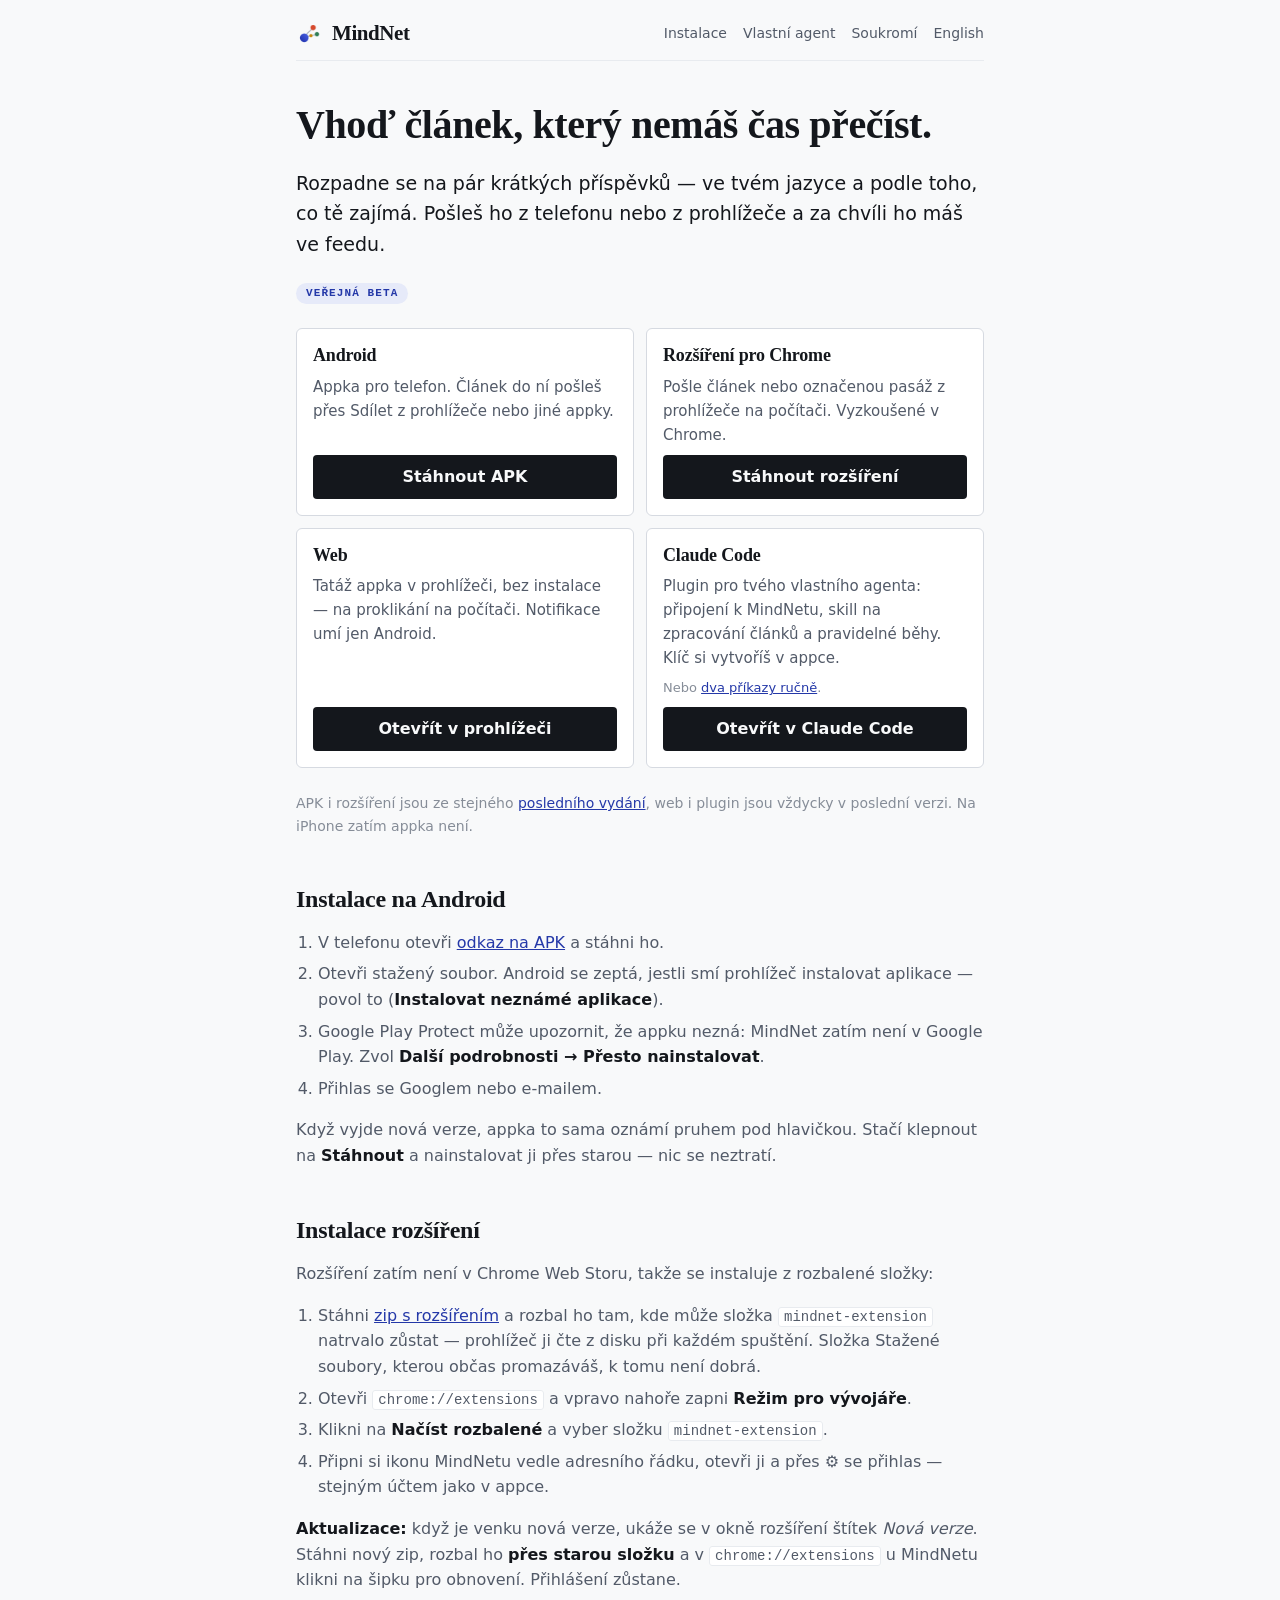
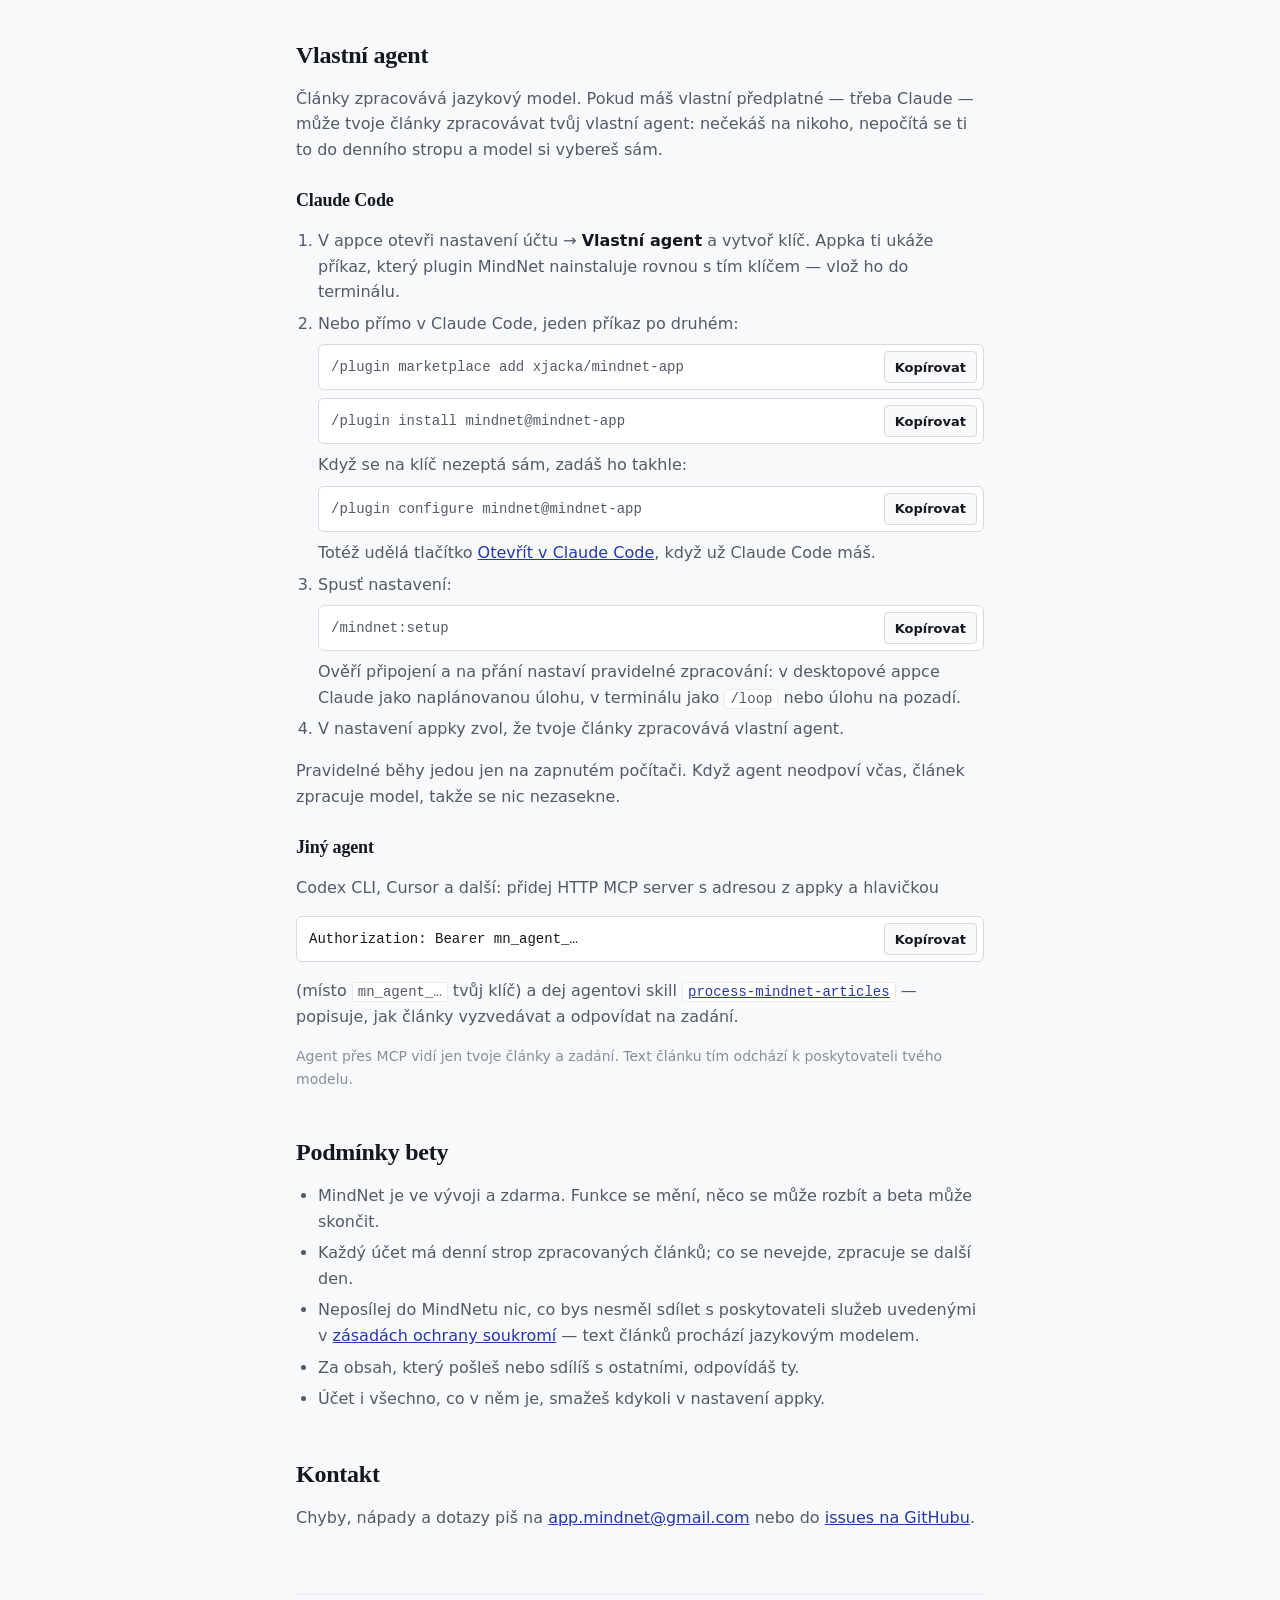
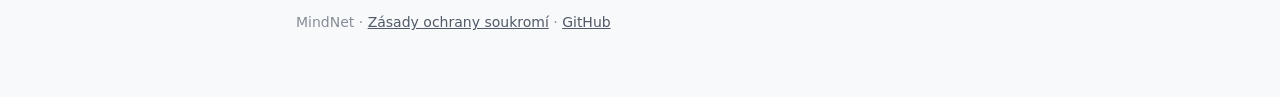
==== docs/index.html @ 60695a78 "Copy buttons for the agent setup commands Every command in the own-agent section (CZ and EN) sits in" ====
<!doctype html>
<html lang="cs">
<head>
<meta charset="utf-8">
<meta name="viewport" content="width=device-width, initial-scale=1">
<title>MindNet — veřejná beta</title>
<meta name="description" content="Vhoď článek, který nemáš čas přečíst. Rozpadne se na pár krátkých příspěvků — ve tvém jazyce a podle toho, co tě zajímá.">
<link rel="icon" href="icon.png">
<link rel="stylesheet" href="style.css">
<link rel="alternate" hreflang="en" href="en/">
</head>
<body>
<div class="wrap">
  <header class="top">
    <a href="./"><img src="icon.png" alt=""><span class="wordmark">MindNet</span></a>
    <nav>
      <a href="#instalace">Instalace</a>
      <a href="#agent">Vlastní agent</a>
      <a href="privacy.html">Soukromí</a>
      <a href="en/" hreflang="en" lang="en">English</a>
    </nav>
  </header>

  <main>
    <h1>Vhoď článek, který nemáš čas přečíst.</h1>
    <p class="lead">Rozpadne se na pár krátkých příspěvků — ve tvém jazyce a podle toho, co tě zajímá.
      Pošleš ho z telefonu nebo z prohlížeče a za chvíli ho máš ve feedu.</p>
    <p><span class="badge">Veřejná beta</span></p>

    <div class="cards" id="instalace">
      <div class="card">
        <h3>Android</h3>
        <p>Appka pro telefon. Článek do ní pošleš přes Sdílet z prohlížeče nebo jiné appky.</p>
        <p class="version" data-version="mindnet.apk" hidden></p>
        <a class="button" href="https://github.com/xjacka/mindnet-app/releases/latest/download/mindnet.apk">Stáhnout APK</a>
      </div>
      <div class="card">
        <h3>Rozšíření pro Chrome</h3>
        <p>Pošle článek nebo označenou pasáž z prohlížeče na počítači. Vyzkoušené v Chrome.</p>
        <p class="version" data-version="mindnet-extension.zip" hidden></p>
        <a class="button" href="https://github.com/xjacka/mindnet-app/releases/latest/download/mindnet-extension.zip">Stáhnout rozšíření</a>
      </div>
      <div class="card">
        <h3>Web</h3>
        <p>Tatáž appka v prohlížeči, bez instalace — na proklikání na počítači. Notifikace umí jen Android.</p>
        <a class="button" href="app/">Otevřít v prohlížeči</a>
      </div>
      <div class="card">
        <h3>Claude Code</h3>
        <p>Plugin pro tvého vlastního agenta: připojení k MindNetu, skill na zpracování článků
          a pravidelné běhy. Klíč si vytvoříš v appce.</p>
        <p class="muted">Nebo <a href="#agent">dva příkazy ručně</a>.</p>
        <a class="button" href="claude-cli://open?q=Nainstaluj%20mi%20plugin%20MindNet%3A%20v%20shellu%20spus%C5%A5%20claude%20plugin%20marketplace%20add%20xjacka%2Fmindnet-app%20a%20potom%20claude%20plugin%20install%20mindnet%40mindnet-app.%20O%20kl%C3%AD%C4%8D%20si%20ne%C5%99%C3%ADkej.%20Nakonec%20mi%20p%C5%99ipome%C5%88%2C%20a%C5%A5%20kl%C3%AD%C4%8D%20z%20appky%20zad%C3%A1m%20s%C3%A1m%20p%C5%99%C3%ADkazem%20%2Fplugin%20configure%20mindnet%40mindnet-app%20a%20pak%20spust%C3%ADm%20%2Freload-plugins%20a%20%2Fmindnet%3Asetup.">Otevřít v Claude Code</a>
      </div>
    </div>
    <p class="muted">APK i rozšíření jsou ze stejného <a href="https://github.com/xjacka/mindnet-app/releases/latest">posledního vydání</a>,
      web i plugin jsou vždycky v poslední verzi. Na iPhone zatím appka není.</p>

    <h2>Instalace na Android</h2>
    <ol>
      <li>V telefonu otevři <a href="https://github.com/xjacka/mindnet-app/releases/latest/download/mindnet.apk">odkaz na APK</a> a stáhni ho.</li>
      <li>Otevři stažený soubor. Android se zeptá, jestli smí prohlížeč instalovat aplikace — povol to
        (<strong>Instalovat neznámé aplikace</strong>).</li>
      <li>Google Play Protect může upozornit, že appku nezná: MindNet zatím není v Google Play.
        Zvol <strong>Další podrobnosti → Přesto nainstalovat</strong>.</li>
      <li>Přihlas se Googlem nebo e-mailem.</li>
    </ol>
    <p>Když vyjde nová verze, appka to sama oznámí pruhem pod hlavičkou. Stačí klepnout na
      <strong>Stáhnout</strong> a nainstalovat ji přes starou — nic se neztratí.</p>

    <h2>Instalace rozšíření</h2>
    <p>Rozšíření zatím není v Chrome Web Storu, takže se instaluje z rozbalené složky:</p>
    <ol>
      <li>Stáhni <a href="https://github.com/xjacka/mindnet-app/releases/latest/download/mindnet-extension.zip">zip s rozšířením</a>
        a rozbal ho tam, kde může složka <code>mindnet-extension</code> natrvalo zůstat — prohlížeč ji čte z disku
        při každém spuštění. Složka Stažené soubory, kterou občas promazáváš, k tomu není dobrá.</li>
      <li>Otevři <code>chrome://extensions</code> a vpravo nahoře zapni <strong>Režim pro vývojáře</strong>.</li>
      <li>Klikni na <strong>Načíst rozbalené</strong> a vyber složku <code>mindnet-extension</code>.</li>
      <li>Připni si ikonu MindNetu vedle adresního řádku, otevři ji a přes ⚙ se přihlas — stejným účtem jako v appce.</li>
    </ol>
    <p><strong>Aktualizace:</strong> když je venku nová verze, ukáže se v okně rozšíření štítek
      <em>Nová verze</em>. Stáhni nový zip, rozbal ho <strong>přes starou složku</strong> a v
      <code>chrome://extensions</code> u MindNetu klikni na šipku pro obnovení. Přihlášení zůstane.</p>

    <h2 id="agent">Vlastní agent</h2>
    <p>Články zpracovává jazykový model. Pokud máš vlastní předplatné — třeba Claude — může tvoje články
      zpracovávat tvůj vlastní agent: nečekáš na nikoho, nepočítá se ti to do denního stropu a model si
      vybereš sám.</p>

    <h3>Claude Code</h3>
    <ol>
      <li>V appce otevři nastavení účtu → <strong>Vlastní agent</strong> a vytvoř klíč. Appka ti ukáže
        příkaz, který plugin MindNet nainstaluje rovnou s tím klíčem — vlož ho do terminálu.</li>
      <li>Nebo přímo v Claude Code, jeden příkaz po druhém:
        <div class="cmd"><code>/plugin marketplace add xjacka/mindnet-app</code><button type="button" class="copy">Kopírovat</button></div>
        <div class="cmd"><code>/plugin install mindnet@mindnet-app</code><button type="button" class="copy">Kopírovat</button></div>
        Když se na klíč nezeptá sám, zadáš ho takhle:
        <div class="cmd"><code>/plugin configure mindnet@mindnet-app</code><button type="button" class="copy">Kopírovat</button></div>
        Totéž udělá tlačítko <a href="claude-cli://open?q=Nainstaluj%20mi%20plugin%20MindNet%3A%20v%20shellu%20spus%C5%A5%20claude%20plugin%20marketplace%20add%20xjacka%2Fmindnet-app%20a%20potom%20claude%20plugin%20install%20mindnet%40mindnet-app.%20O%20kl%C3%AD%C4%8D%20si%20ne%C5%99%C3%ADkej.%20Nakonec%20mi%20p%C5%99ipome%C5%88%2C%20a%C5%A5%20kl%C3%AD%C4%8D%20z%20appky%20zad%C3%A1m%20s%C3%A1m%20p%C5%99%C3%ADkazem%20%2Fplugin%20configure%20mindnet%40mindnet-app%20a%20pak%20spust%C3%ADm%20%2Freload-plugins%20a%20%2Fmindnet%3Asetup.">Otevřít v Claude Code</a>, když už Claude Code máš.</li>
      <li>Spusť nastavení:
        <div class="cmd"><code>/mindnet:setup</code><button type="button" class="copy">Kopírovat</button></div>
        Ověří připojení a na přání nastaví pravidelné zpracování:
        v desktopové appce Claude jako naplánovanou úlohu, v terminálu jako <code>/loop</code> nebo úlohu
        na pozadí.</li>
      <li>V nastavení appky zvol, že tvoje články zpracovává vlastní agent.</li>
    </ol>
    <p>Pravidelné běhy jedou jen na zapnutém počítači. Když agent neodpoví včas, článek zpracuje model,
      takže se nic nezasekne.</p>

    <h3>Jiný agent</h3>
    <p>Codex CLI, Cursor a další: přidej HTTP MCP server s adresou z appky a hlavičkou</p>
    <div class="cmd"><code>Authorization: Bearer mn_agent_…</code><button type="button" class="copy">Kopírovat</button></div>
    <p>(místo <code>mn_agent_…</code> tvůj klíč) a dej agentovi skill
      <a href="https://github.com/xjacka/mindnet-app/tree/main/plugins/mindnet/skills/process-mindnet-articles"><code>process-mindnet-articles</code></a> — popisuje, jak články vyzvedávat
      a odpovídat na zadání.</p>
    <p class="muted">Agent přes MCP vidí jen tvoje články a zadání. Text článku tím odchází k poskytovateli
      tvého modelu.</p>

    <h2 id="podminky">Podmínky bety</h2>
    <ul>
      <li>MindNet je ve vývoji a zdarma. Funkce se mění, něco se může rozbít a beta může skončit.</li>
      <li>Každý účet má denní strop zpracovaných článků; co se nevejde, zpracuje se další den.</li>
      <li>Neposílej do MindNetu nic, co bys nesměl sdílet s poskytovateli služeb uvedenými v
        <a href="privacy.html">zásadách ochrany soukromí</a> — text článků prochází jazykovým modelem.</li>
      <li>Za obsah, který pošleš nebo sdílíš s ostatními, odpovídáš ty.</li>
      <li>Účet i všechno, co v něm je, smažeš kdykoli v nastavení appky.</li>
    </ul>

    <h2>Kontakt</h2>
    <p>Chyby, nápady a dotazy piš na <a href="mailto:app.mindnet@gmail.com">app.mindnet@gmail.com</a>
      nebo do <a href="https://github.com/xjacka/mindnet-app/issues">issues na GitHubu</a>.</p>
  </main>

  <footer>
    MindNet · <a href="privacy.html">Zásady ochrany soukromí</a> · <a href="https://github.com/xjacka/mindnet-app">GitHub</a>
  </footer>
</div>
<script src="version.js" defer></script>
<script src="copy.js" defer></script>
</body>
</html>
---- docs/style.css ----
/* Barvy podle MindNetu (docs/DESIGN.md v hlavním repu): indigová je systém,
   rumělková člověk, papír a inkoust na všechno ostatní. */
:root {
  --paper: #f8f9fa; --surface: #fff; --ink: #14171c; --ink2: #525a68; --muted: #868d98;
  --line: #d6dae1; --line-soft: #e8ebef; --indigo: #2438a8; --indigo-soft: #e6eaf9;
  --vermilion: #c9432a; --moss: #2f6b4f;
  color-scheme: light;
}
@media (prefers-color-scheme: dark) {
  :root:not([data-theme="light"]) {
    --paper: #0d1014; --surface: #181c22; --ink: #e9ebef; --ink2: #b9c0ca; --muted: #8a929e;
    --line: #2d343e; --line-soft: #232931; --indigo: #8098f2; --indigo-soft: #1c2440;
    --vermilion: #ef8a6d; --moss: #6cc292;
    color-scheme: dark;
  }
}
:root[data-theme="dark"] {
  --paper: #0d1014; --surface: #181c22; --ink: #e9ebef; --ink2: #b9c0ca; --muted: #8a929e;
  --line: #2d343e; --line-soft: #232931; --indigo: #8098f2; --indigo-soft: #1c2440;
  --vermilion: #ef8a6d; --moss: #6cc292;
  color-scheme: dark;
}

* { box-sizing: border-box; }
html { -webkit-text-size-adjust: 100%; }
body {
  margin: 0; background: var(--paper); color: var(--ink);
  font: 16px/1.6 system-ui, -apple-system, "Segoe UI", sans-serif;
}
.wrap { max-width: 720px; margin: 0 auto; padding: 0 16px 64px; }

header.top {
  display: flex; align-items: center; gap: 10px; padding: 20px 0 14px;
  border-bottom: 1px solid var(--line-soft);
}
header.top a { display: flex; align-items: center; gap: 10px; color: inherit; text-decoration: none; }
header.top img { width: 26px; height: 26px; }
.wordmark { font: 700 21px/1 Georgia, "Times New Roman", serif; letter-spacing: -.02em; }
header.top nav { margin-left: auto; display: flex; gap: 16px; font-size: 14px; }
header.top nav a { color: var(--ink2); white-space: nowrap; }

h1, h2, h3 { font-family: Georgia, "Times New Roman", serif; line-height: 1.2; letter-spacing: -.01em; }
h1 { font-size: clamp(28px, 6vw, 40px); margin: 40px 0 12px; }
h2 { font-size: 24px; margin: 48px 0 10px; }
h3 { font-size: 18px; margin: 28px 0 8px; }
p, li { color: var(--ink2); }
strong { color: var(--ink); }
a { color: var(--indigo); }
.lead { font-size: 19px; color: var(--ink); max-width: 36em; }

.badge {
  display: inline-block; font: 600 11px/1 ui-monospace, Menlo, monospace; letter-spacing: .1em;
  text-transform: uppercase; color: var(--indigo); background: var(--indigo-soft);
  border-radius: 999px; padding: 5px 10px;
}

.cards { display: grid; grid-template-columns: repeat(auto-fit, minmax(300px, 1fr)); gap: 12px; margin: 24px 0; }
.card {
  background: var(--surface); border: 1px solid var(--line); border-radius: 6px; padding: 16px;
  display: flex; flex-direction: column; gap: 8px;
}
.card h3 { margin: 0; }
.card p { margin: 0; font-size: 15px; }
.card p.muted { font-size: 13px; }
.button {
  display: inline-flex; align-items: center; justify-content: center; min-height: 44px; margin-top: auto;
  padding: 0 16px; border-radius: 4px; background: var(--ink); color: var(--paper);
  font-weight: 600; text-decoration: none;
}
.button.ghost { background: transparent; color: var(--ink); border: 1px solid var(--line); }
.muted { color: var(--muted); font-size: 14px; }
.card .version { color: var(--muted); font: 13px/1.4 ui-monospace, Menlo, monospace; }

ol, ul { padding-left: 22px; }
li { margin: 6px 0; }
code {
  font: 14px ui-monospace, Menlo, monospace; background: var(--surface); border: 1px solid var(--line-soft);
  border-radius: 3px; padding: 1px 5px; word-break: break-word;
}
.cmd {
  display: flex; align-items: center; gap: 8px; margin: 8px 0;
  background: var(--surface); border: 1px solid var(--line); border-radius: 6px; padding: 6px 6px 6px 12px;
}
.cmd code {
  flex: 1; min-width: 0; background: none; border: 0; padding: 0;
  white-space: nowrap; overflow-x: auto; word-break: normal;
}
.cmd .copy {
  flex: none; min-height: 32px; padding: 4px 10px; cursor: pointer;
  font: 600 13px system-ui, -apple-system, "Segoe UI", sans-serif; color: var(--ink);
  background: var(--paper); border: 1px solid var(--line); border-radius: 4px;
}
.cmd .copy:hover { border-color: var(--ink2); }
.note {
  border-left: 3px solid var(--indigo); background: var(--surface); padding: 10px 14px; border-radius: 0 4px 4px 0;
}
.note p { margin: 4px 0; }
table { width: 100%; border-collapse: collapse; font-size: 15px; }
th, td { text-align: left; vertical-align: top; padding: 8px 10px 8px 0; border-bottom: 1px solid var(--line-soft); }
th { color: var(--ink); font-weight: 600; }
td { color: var(--ink2); }
.table-scroll { overflow-x: auto; }

footer { margin-top: 64px; padding-top: 16px; border-top: 1px solid var(--line-soft); font-size: 14px; color: var(--muted); }
footer a { color: var(--ink2); }

@media (max-width: 520px) {
  header.top { flex-wrap: wrap; row-gap: 10px; }
  header.top nav { width: 100%; margin-left: 0; gap: 16px; font-size: 14px; }
  .lead { font-size: 17px; }
}
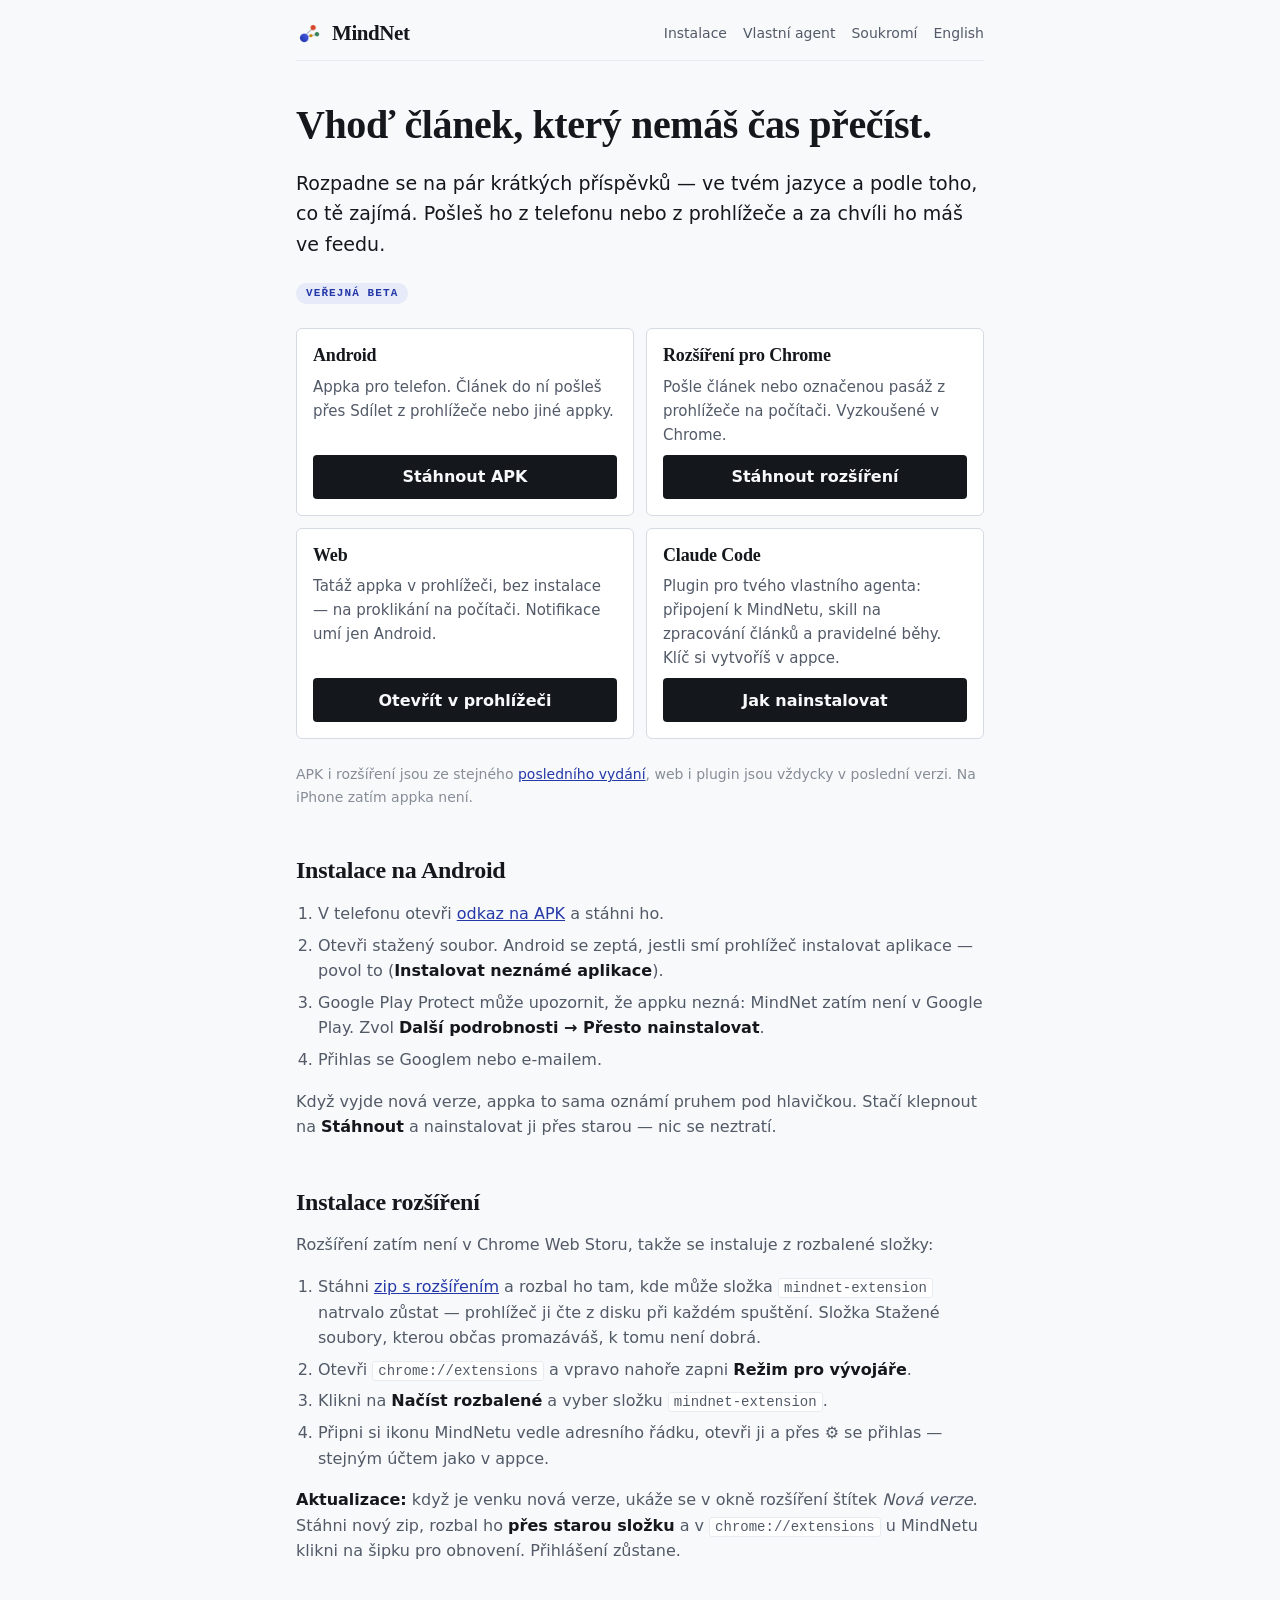
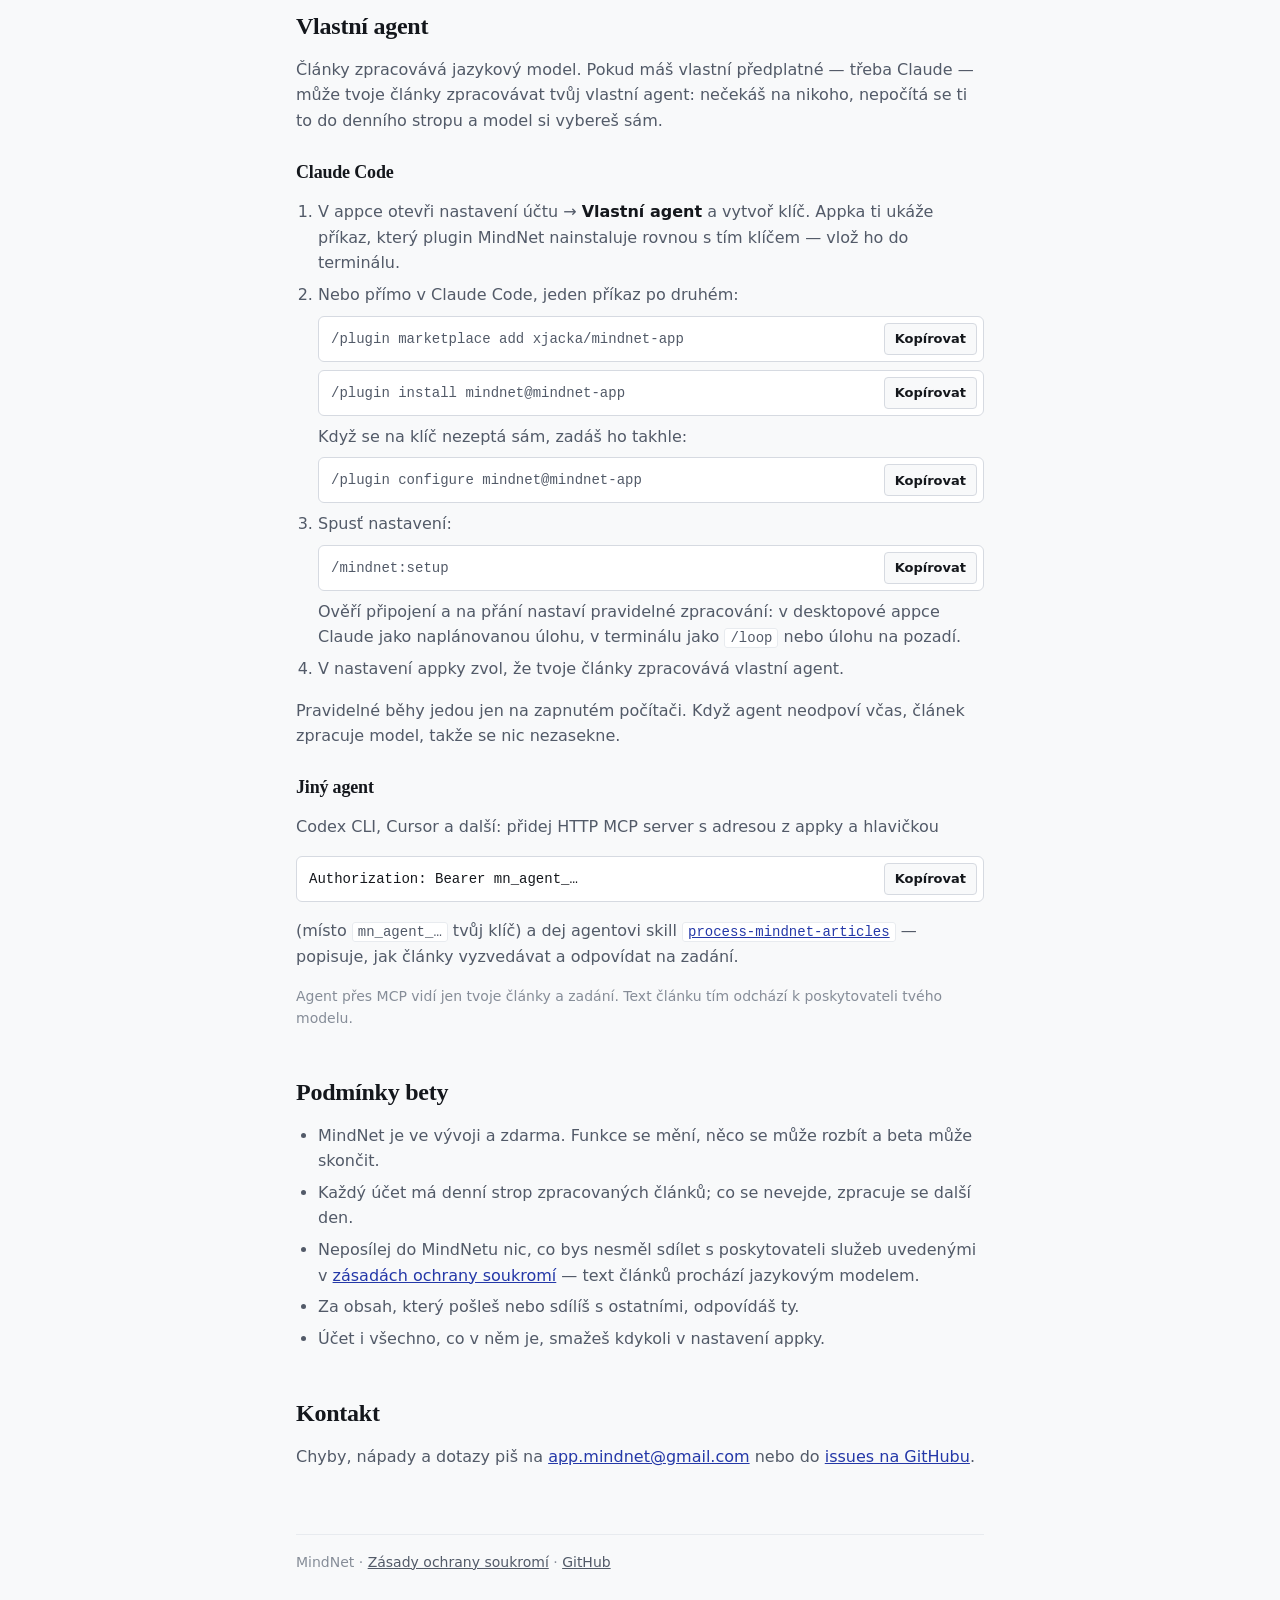
==== commit b11bc198: "Drop the Open in Claude Code button The claude-cli:// link opens a terminal, which macOS blocks; the" ====
--- a/docs/index.html
+++ b/docs/index.html
@@ -49,8 +49,7 @@
         <h3>Claude Code</h3>
         <p>Plugin pro tvého vlastního agenta: připojení k MindNetu, skill na zpracování článků
           a pravidelné běhy. Klíč si vytvoříš v appce.</p>
-        <p class="muted">Nebo <a href="#agent">dva příkazy ručně</a>.</p>
-        <a class="button" href="claude-cli://open?q=Nainstaluj%20mi%20plugin%20MindNet%3A%20v%20shellu%20spus%C5%A5%20claude%20plugin%20marketplace%20add%20xjacka%2Fmindnet-app%20a%20potom%20claude%20plugin%20install%20mindnet%40mindnet-app.%20O%20kl%C3%AD%C4%8D%20si%20ne%C5%99%C3%ADkej.%20Nakonec%20mi%20p%C5%99ipome%C5%88%2C%20a%C5%A5%20kl%C3%AD%C4%8D%20z%20appky%20zad%C3%A1m%20s%C3%A1m%20p%C5%99%C3%ADkazem%20%2Fplugin%20configure%20mindnet%40mindnet-app%20a%20pak%20spust%C3%ADm%20%2Freload-plugins%20a%20%2Fmindnet%3Asetup.">Otevřít v Claude Code</a>
+        <a class="button" href="#agent">Jak nainstalovat</a>
       </div>
     </div>
     <p class="muted">APK i rozšíření jsou ze stejného <a href="https://github.com/xjacka/mindnet-app/releases/latest">posledního vydání</a>,
@@ -95,8 +94,7 @@
         <div class="cmd"><code>/plugin marketplace add xjacka/mindnet-app</code><button type="button" class="copy">Kopírovat</button></div>
         <div class="cmd"><code>/plugin install mindnet@mindnet-app</code><button type="button" class="copy">Kopírovat</button></div>
         Když se na klíč nezeptá sám, zadáš ho takhle:
-        <div class="cmd"><code>/plugin configure mindnet@mindnet-app</code><button type="button" class="copy">Kopírovat</button></div>
-        Totéž udělá tlačítko <a href="claude-cli://open?q=Nainstaluj%20mi%20plugin%20MindNet%3A%20v%20shellu%20spus%C5%A5%20claude%20plugin%20marketplace%20add%20xjacka%2Fmindnet-app%20a%20potom%20claude%20plugin%20install%20mindnet%40mindnet-app.%20O%20kl%C3%AD%C4%8D%20si%20ne%C5%99%C3%ADkej.%20Nakonec%20mi%20p%C5%99ipome%C5%88%2C%20a%C5%A5%20kl%C3%AD%C4%8D%20z%20appky%20zad%C3%A1m%20s%C3%A1m%20p%C5%99%C3%ADkazem%20%2Fplugin%20configure%20mindnet%40mindnet-app%20a%20pak%20spust%C3%ADm%20%2Freload-plugins%20a%20%2Fmindnet%3Asetup.">Otevřít v Claude Code</a>, když už Claude Code máš.</li>
+        <div class="cmd"><code>/plugin configure mindnet@mindnet-app</code><button type="button" class="copy">Kopírovat</button></div></li>
       <li>Spusť nastavení:
         <div class="cmd"><code>/mindnet:setup</code><button type="button" class="copy">Kopírovat</button></div>
         Ověří připojení a na přání nastaví pravidelné zpracování:
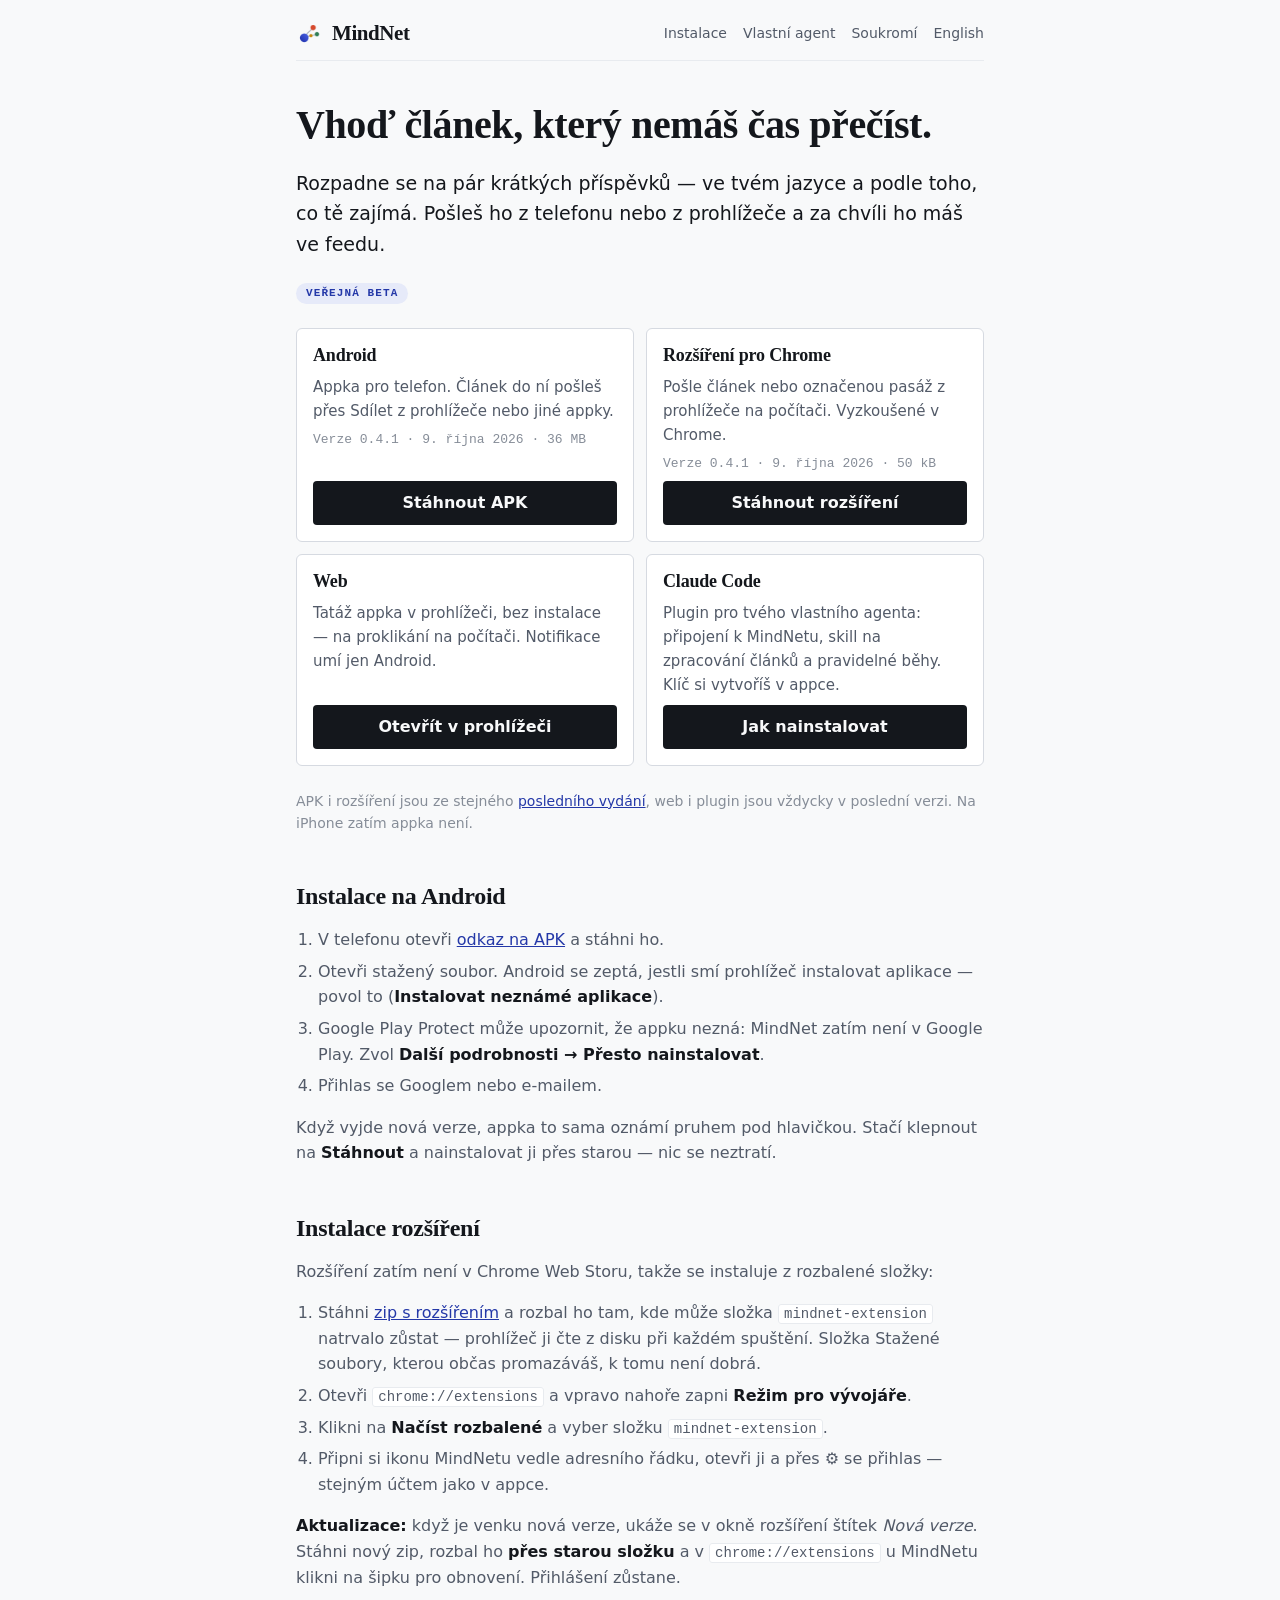
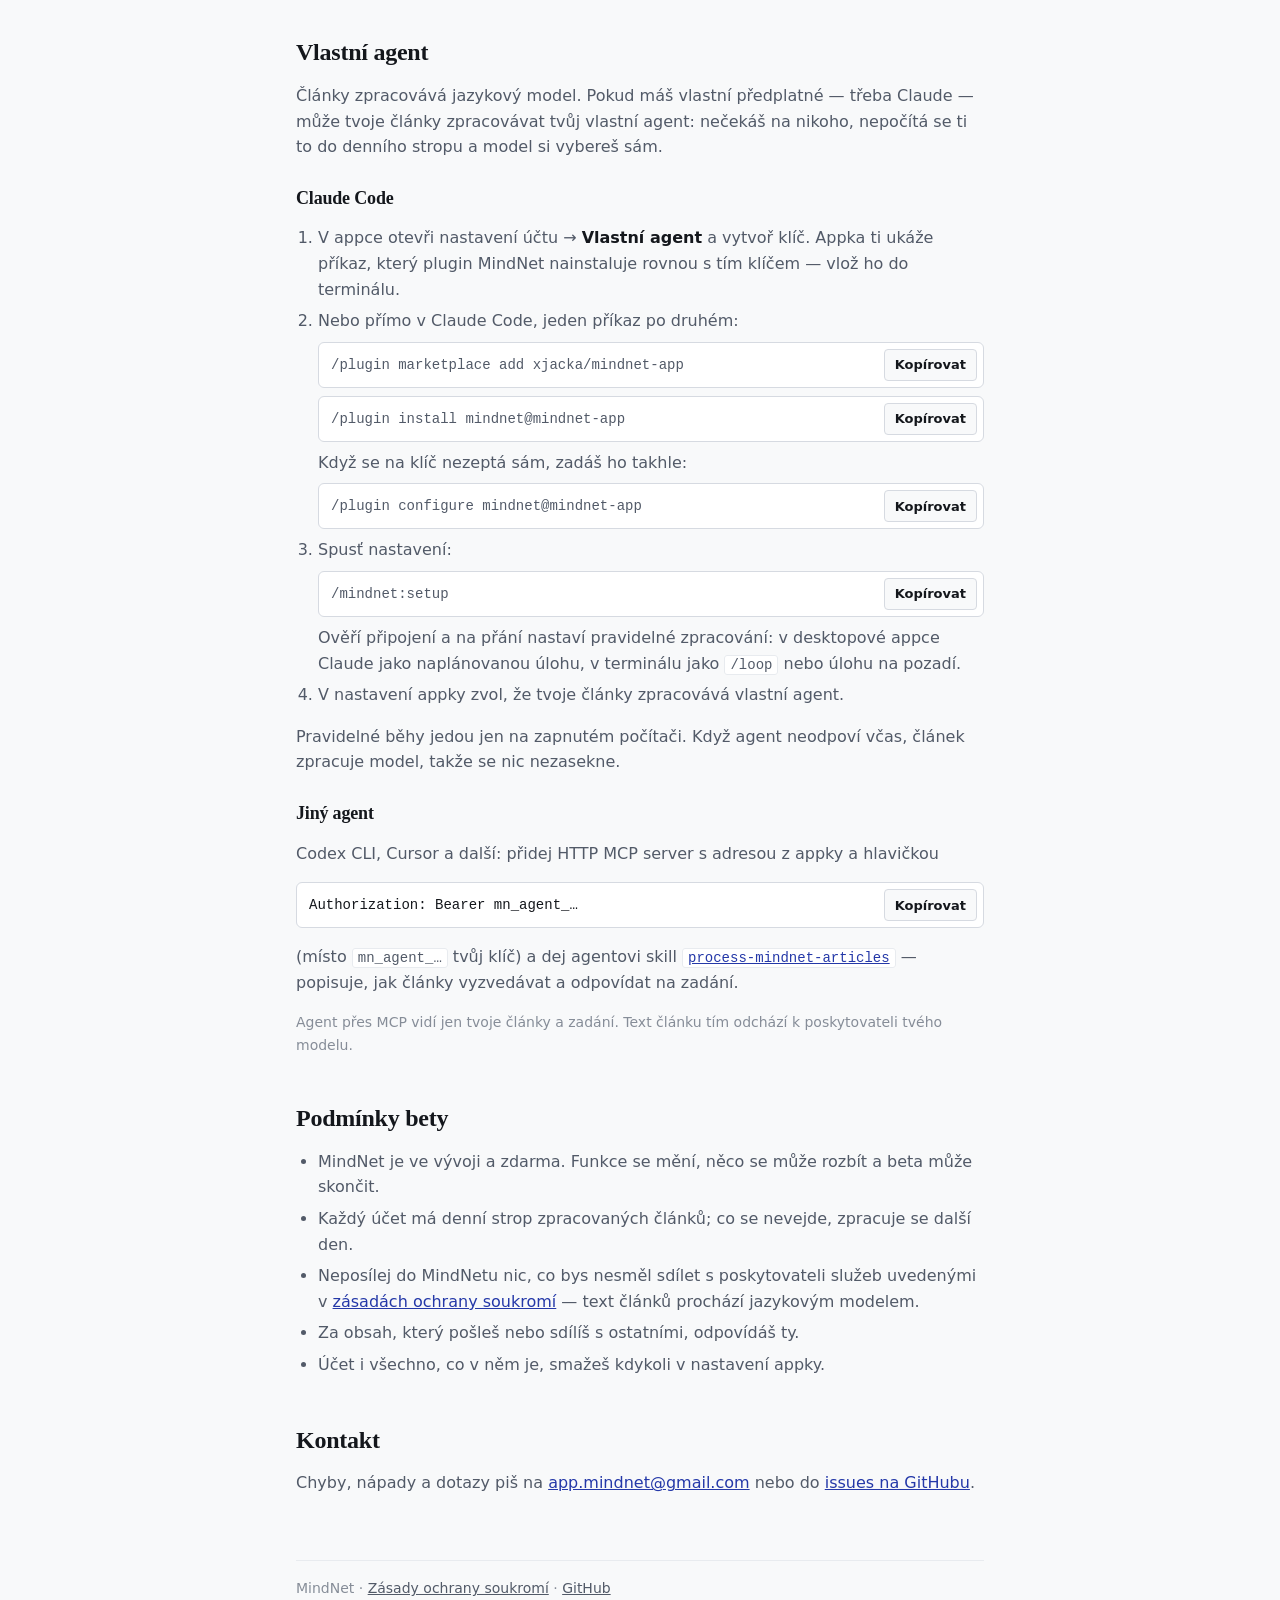
==== commit b8551ec7: "Cache-bust version.js Co-Authored-By: Claude Opus 5.5 <noreply@anthropic.com>" ====
--- a/docs/index.html
+++ b/docs/index.html
@@ -133,7 +133,7 @@
     MindNet · <a href="privacy.html">Zásady ochrany soukromí</a> · <a href="https://github.com/xjacka/mindnet-app">GitHub</a>
   </footer>
 </div>
-<script src="version.js" defer></script>
+<script src="version.js?v=2" defer></script>
 <script src="copy.js" defer></script>
 </body>
 </html>
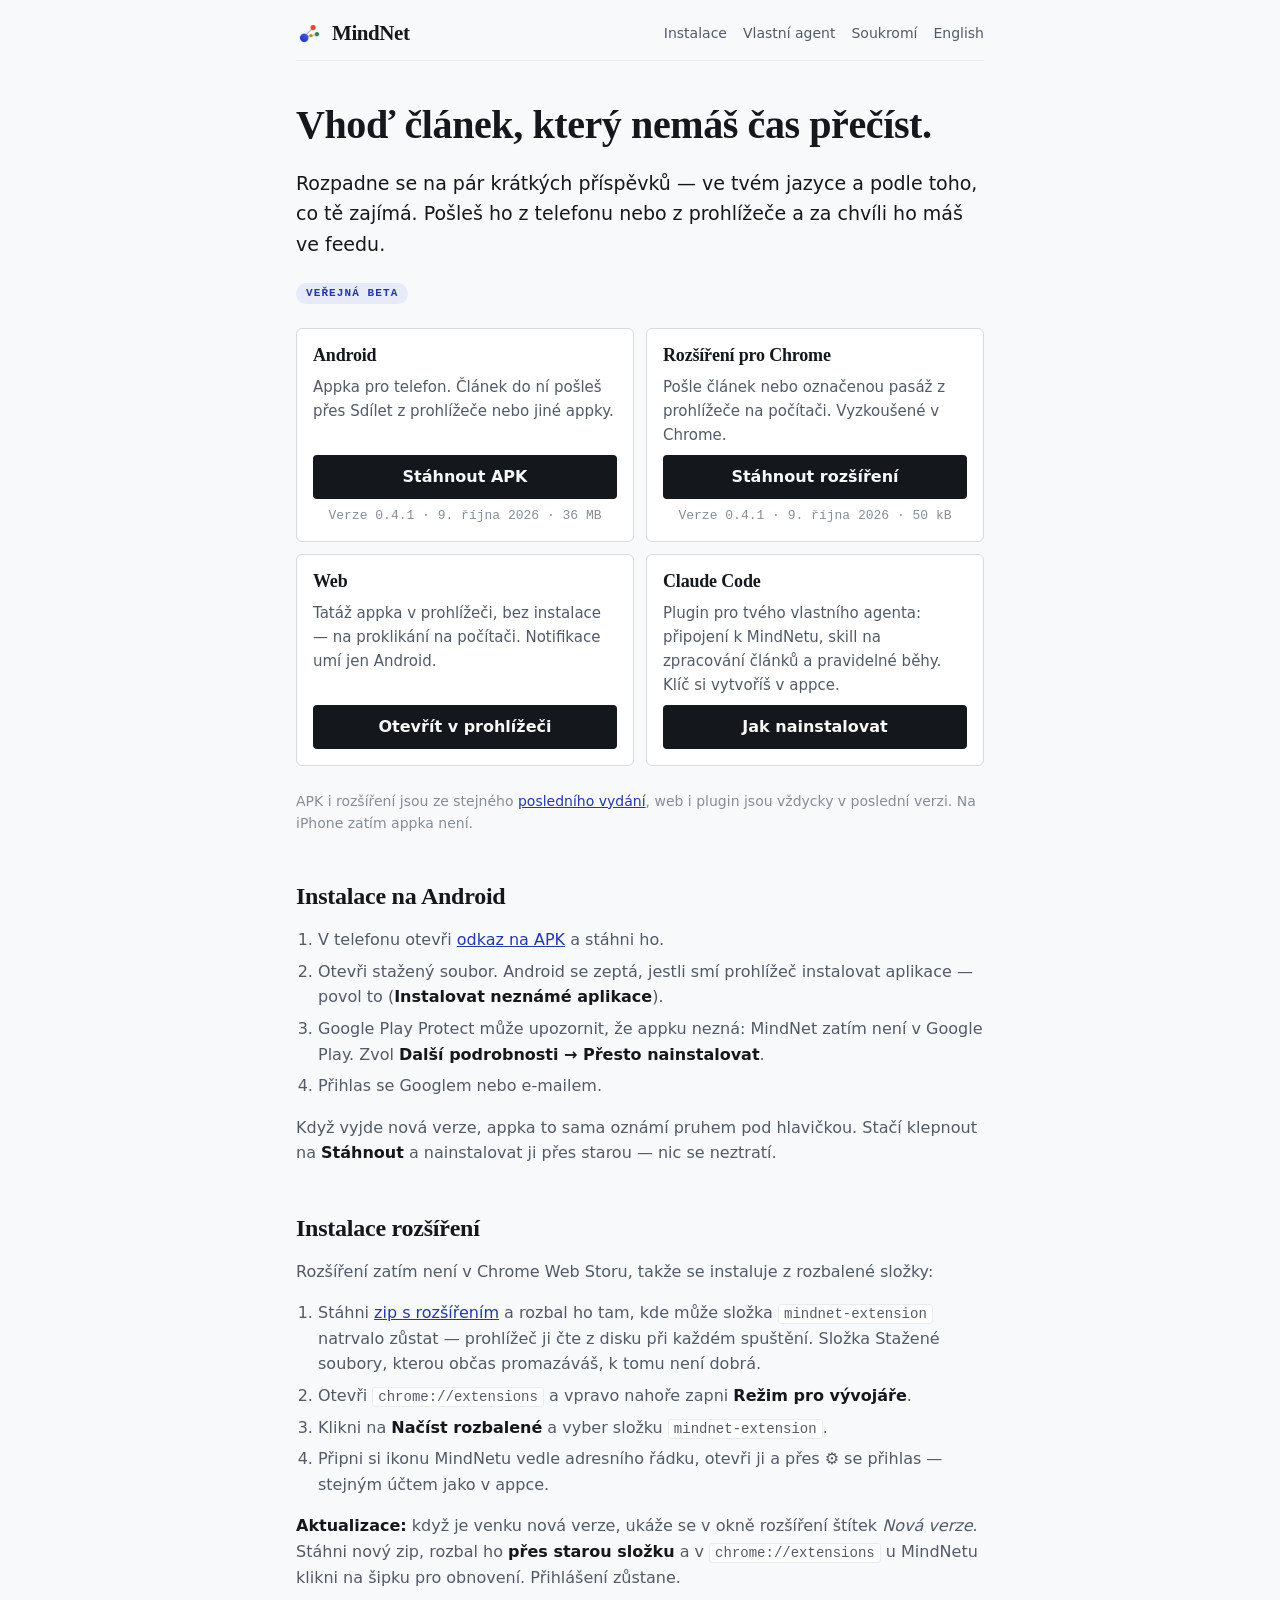
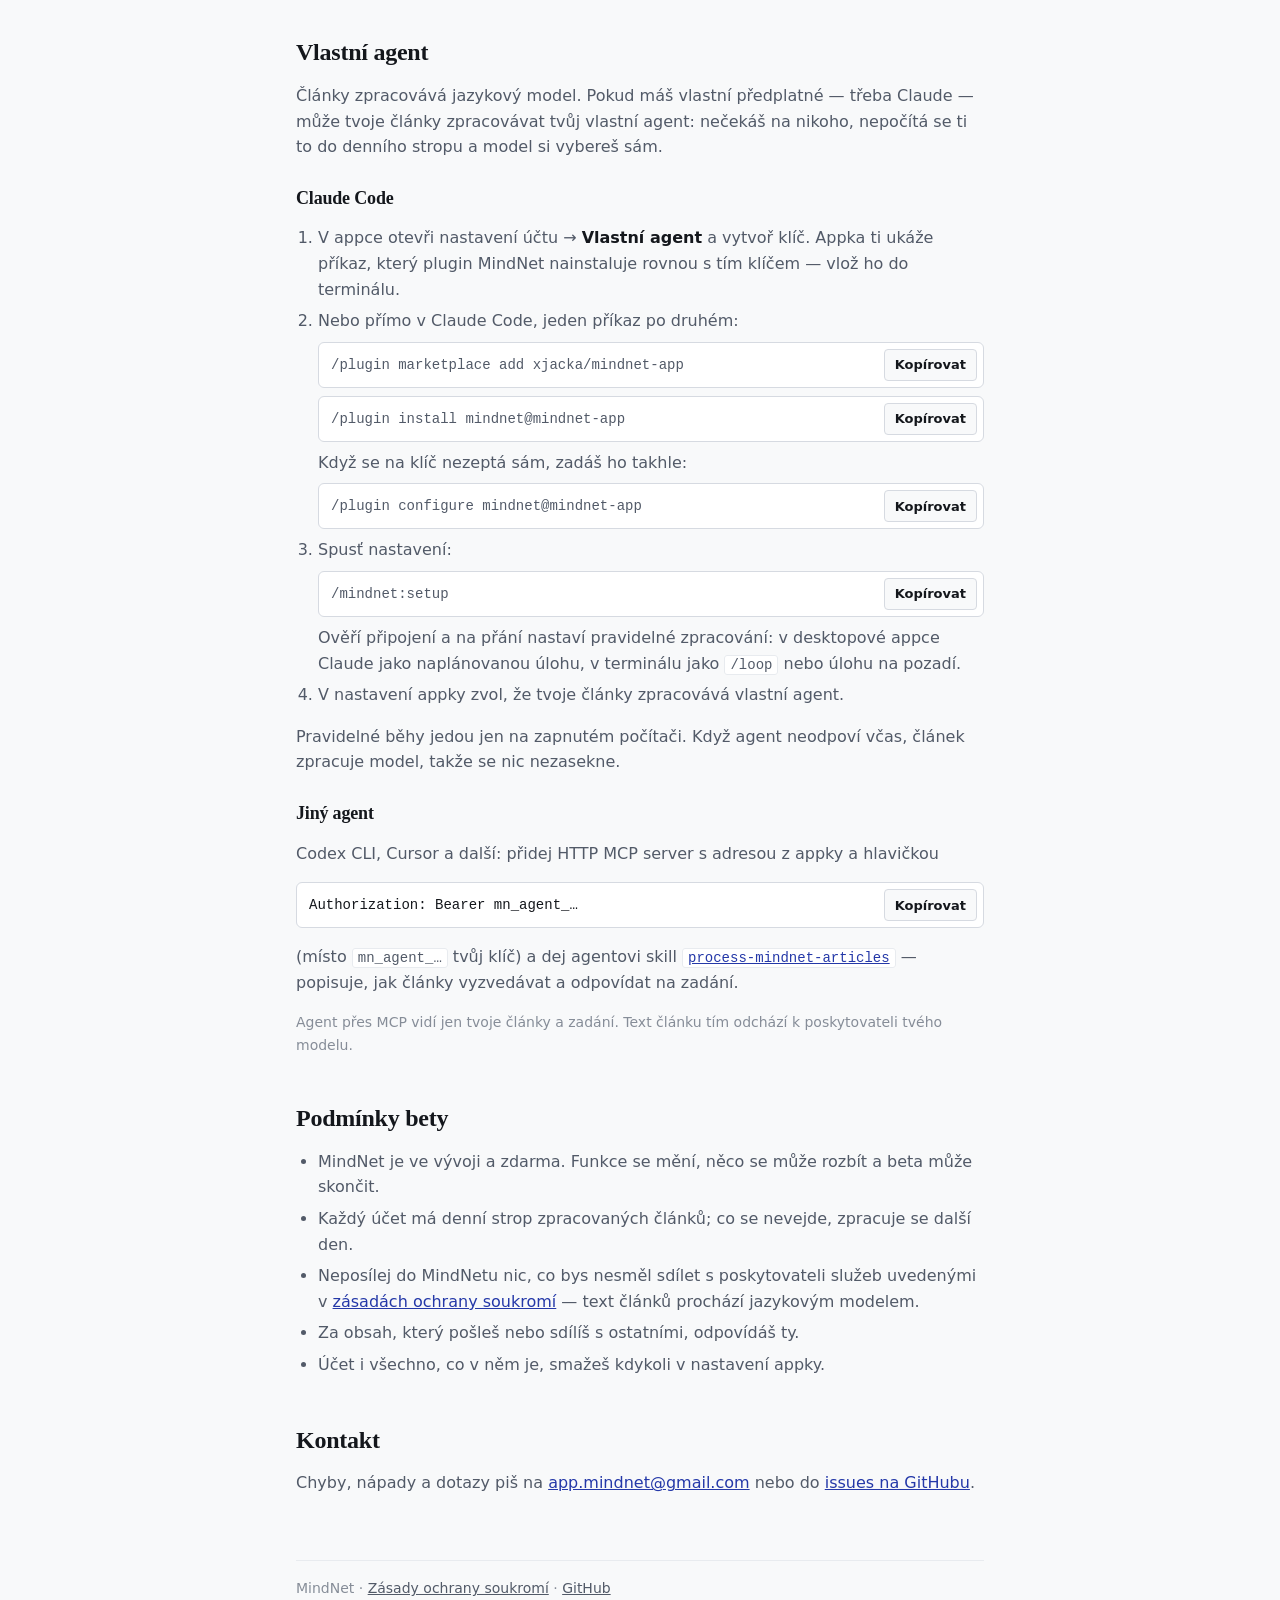
==== commit ec9dce65: "Version line below the download button Co-Authored-By: Claude Opus 5.5 <noreply@anthropic.com>" ====
--- a/docs/index.html
+++ b/docs/index.html
@@ -31,14 +31,14 @@
       <div class="card">
         <h3>Android</h3>
         <p>Appka pro telefon. Článek do ní pošleš přes Sdílet z prohlížeče nebo jiné appky.</p>
+        <a class="button" href="https://github.com/xjacka/mindnet-app/releases/latest/download/mindnet.apk">Stáhnout APK</a>
         <p class="version" data-version="mindnet.apk" hidden></p>
-        <a class="button" href="https://github.com/xjacka/mindnet-app/releases/latest/download/mindnet.apk">Stáhnout APK</a>
       </div>
       <div class="card">
         <h3>Rozšíření pro Chrome</h3>
         <p>Pošle článek nebo označenou pasáž z prohlížeče na počítači. Vyzkoušené v Chrome.</p>
+        <a class="button" href="https://github.com/xjacka/mindnet-app/releases/latest/download/mindnet-extension.zip">Stáhnout rozšíření</a>
         <p class="version" data-version="mindnet-extension.zip" hidden></p>
-        <a class="button" href="https://github.com/xjacka/mindnet-app/releases/latest/download/mindnet-extension.zip">Stáhnout rozšíření</a>
       </div>
       <div class="card">
         <h3>Web</h3>
--- a/docs/style.css
+++ b/docs/style.css
@@ -69,7 +69,7 @@
 }
 .button.ghost { background: transparent; color: var(--ink); border: 1px solid var(--line); }
 .muted { color: var(--muted); font-size: 14px; }
-.card .version { color: var(--muted); font: 13px/1.4 ui-monospace, Menlo, monospace; }
+.card .version { color: var(--muted); font: 13px/1.4 ui-monospace, Menlo, monospace; text-align: center; }
 
 ol, ul { padding-left: 22px; }
 li { margin: 6px 0; }
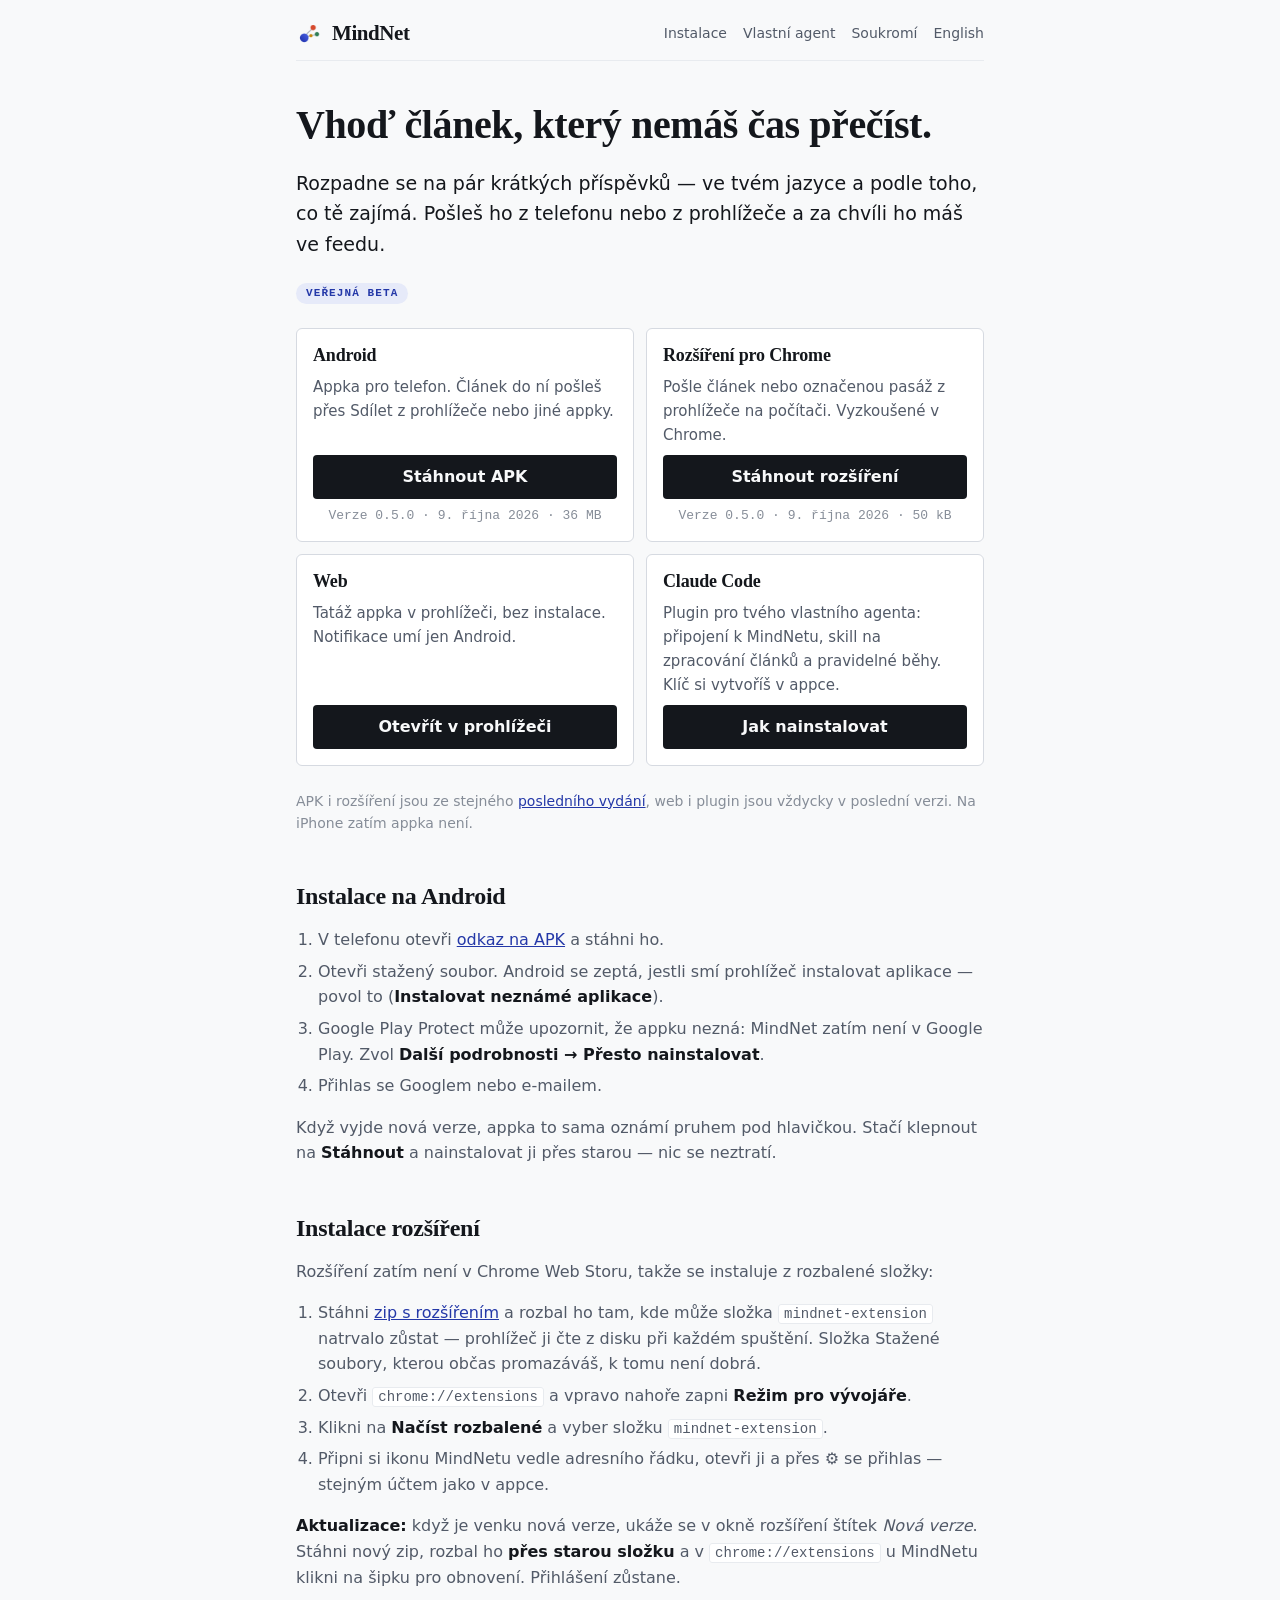
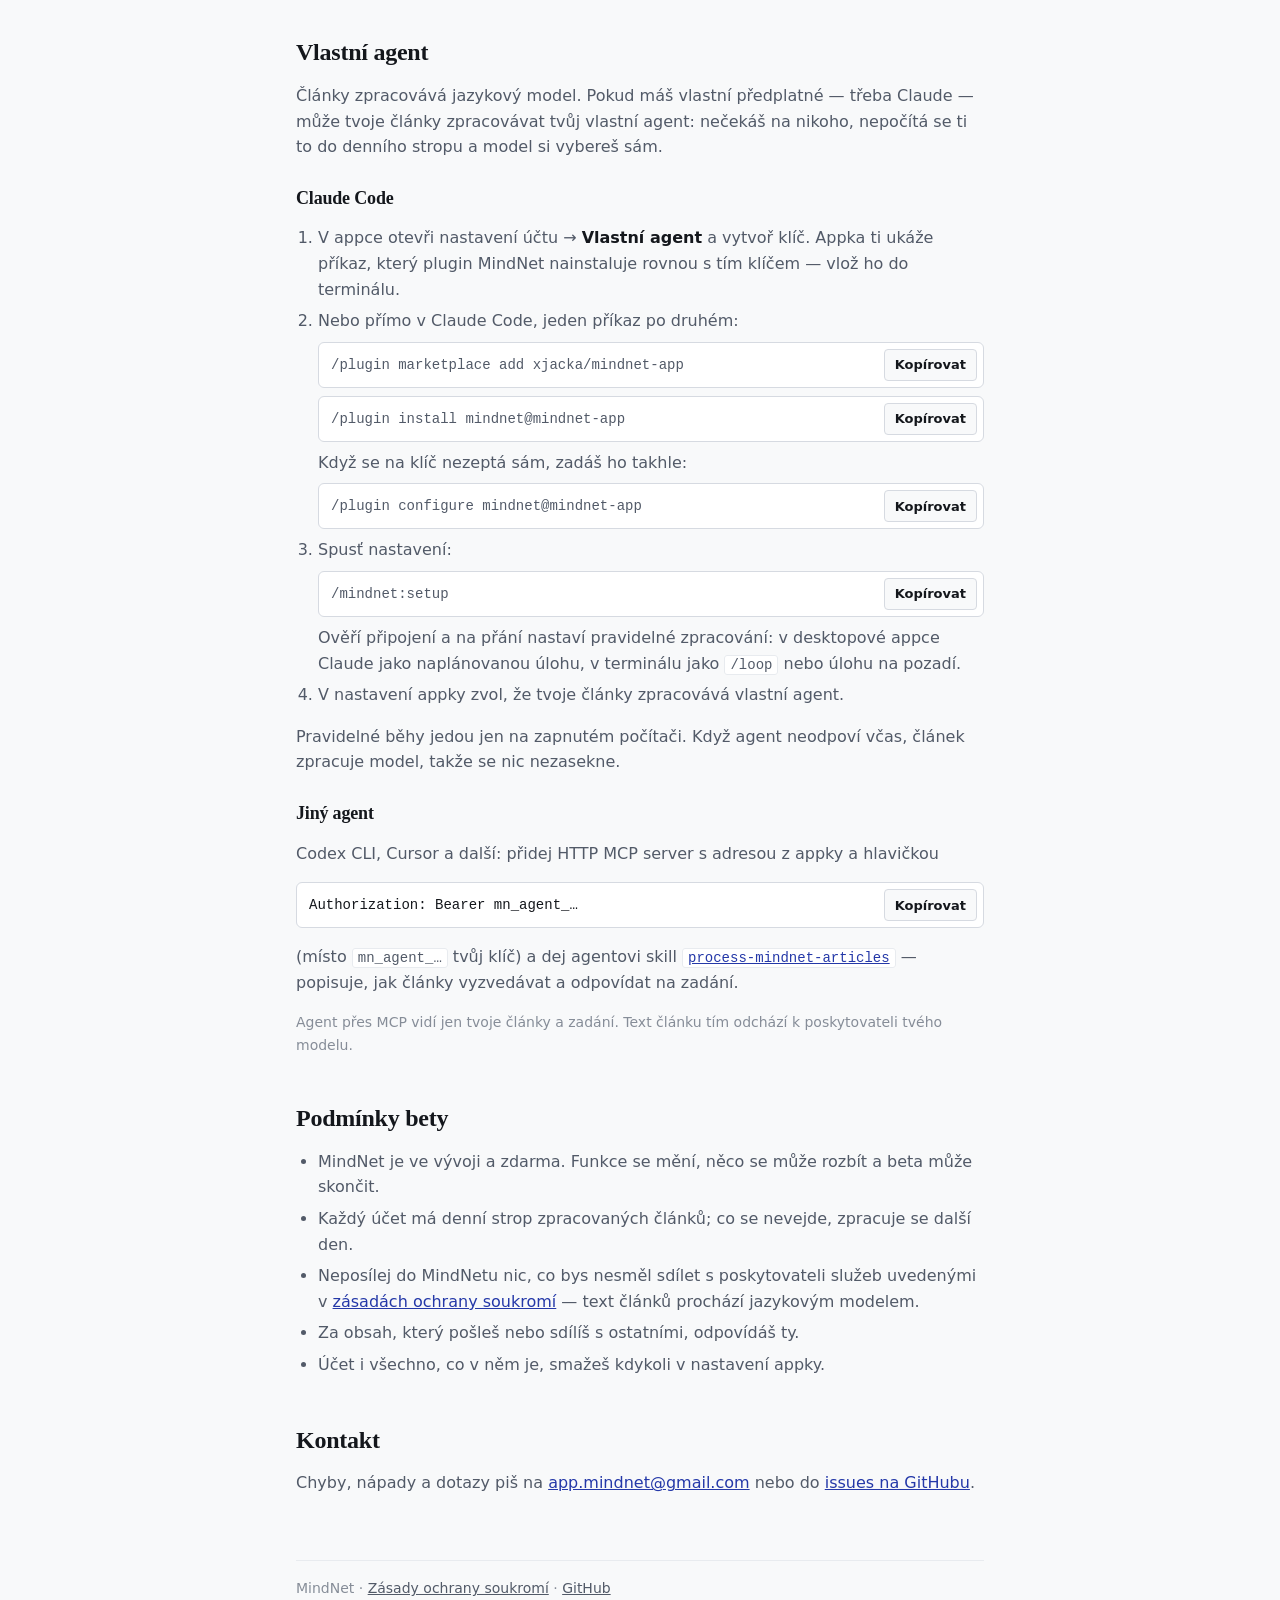
==== commit 19d6eb54: "Shorter web card text Co-Authored-By: Claude Opus 5.5 <noreply@anthropic.com>" ====
--- a/docs/index.html
+++ b/docs/index.html
@@ -42,7 +42,7 @@
       </div>
       <div class="card">
         <h3>Web</h3>
-        <p>Tatáž appka v prohlížeči, bez instalace — na proklikání na počítači. Notifikace umí jen Android.</p>
+        <p>Tatáž appka v prohlížeči, bez instalace. Notifikace umí jen Android.</p>
         <a class="button" href="app/">Otevřít v prohlížeči</a>
       </div>
       <div class="card">
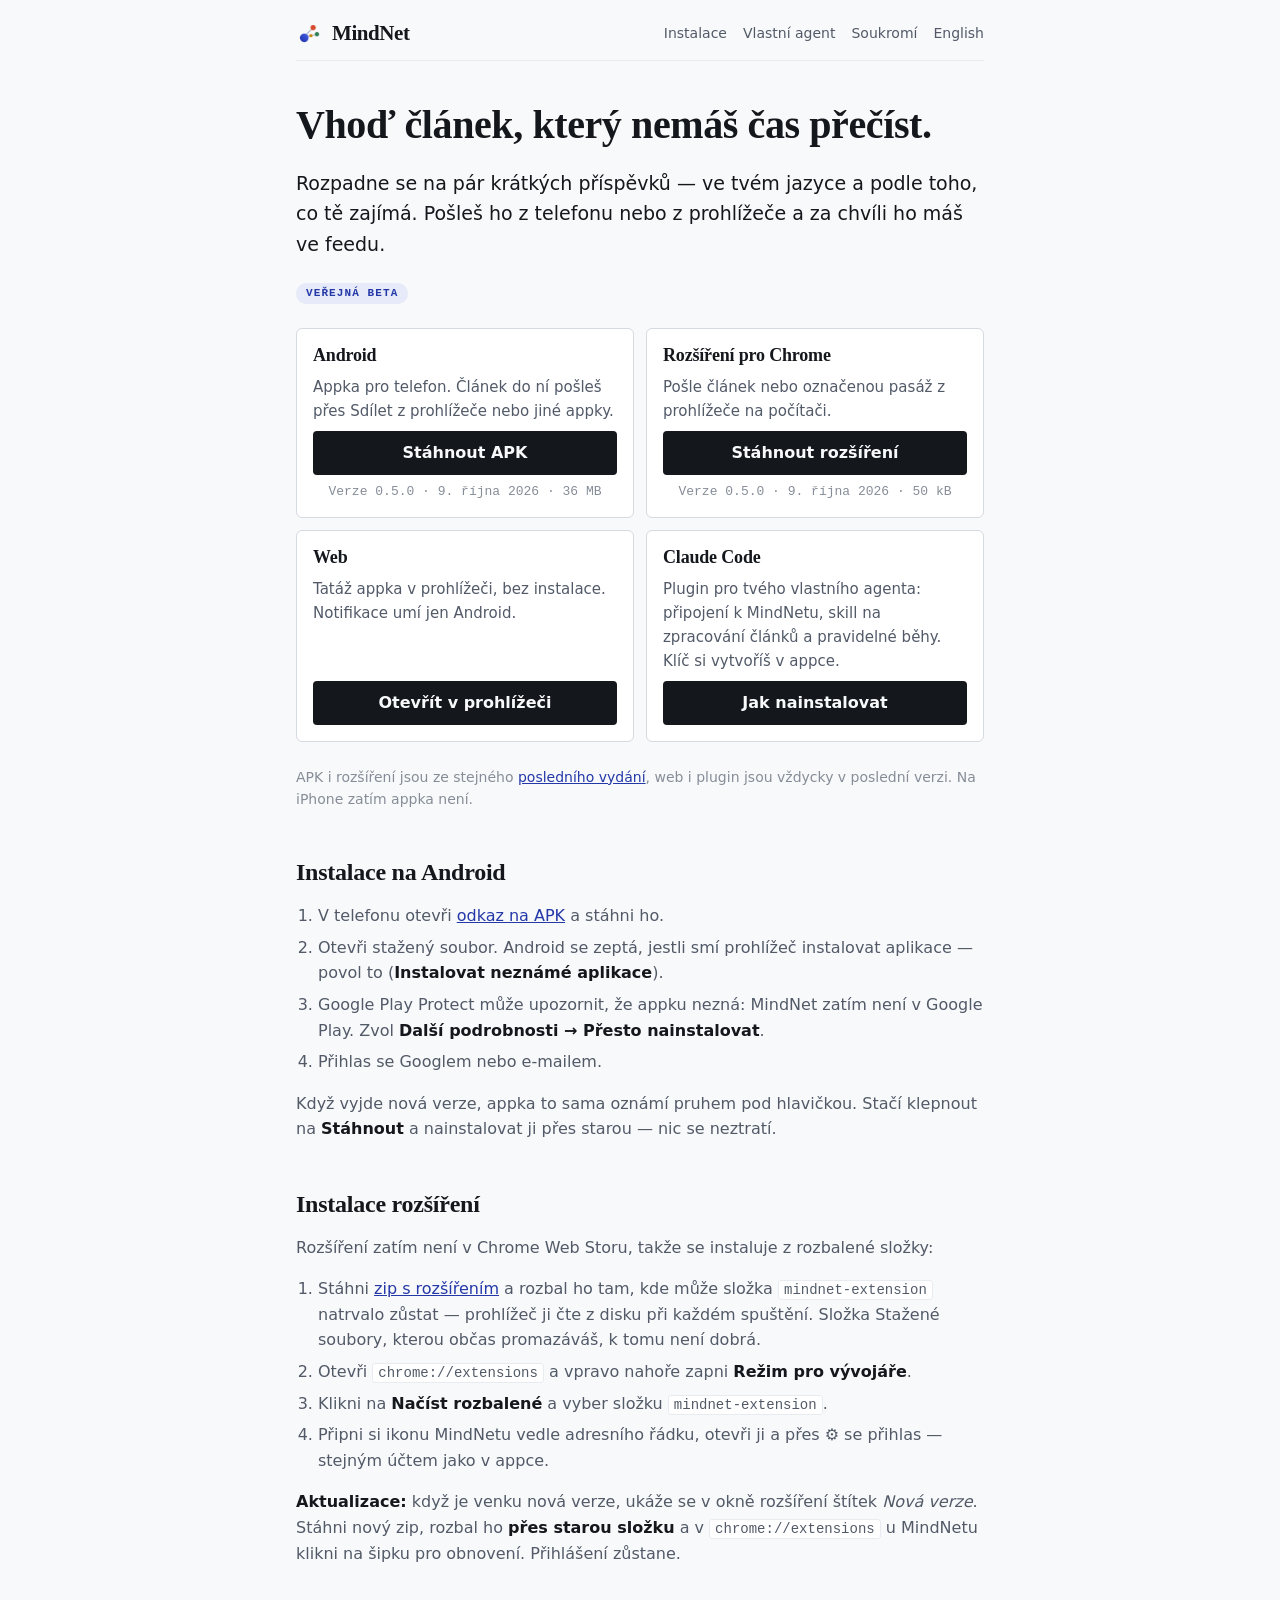
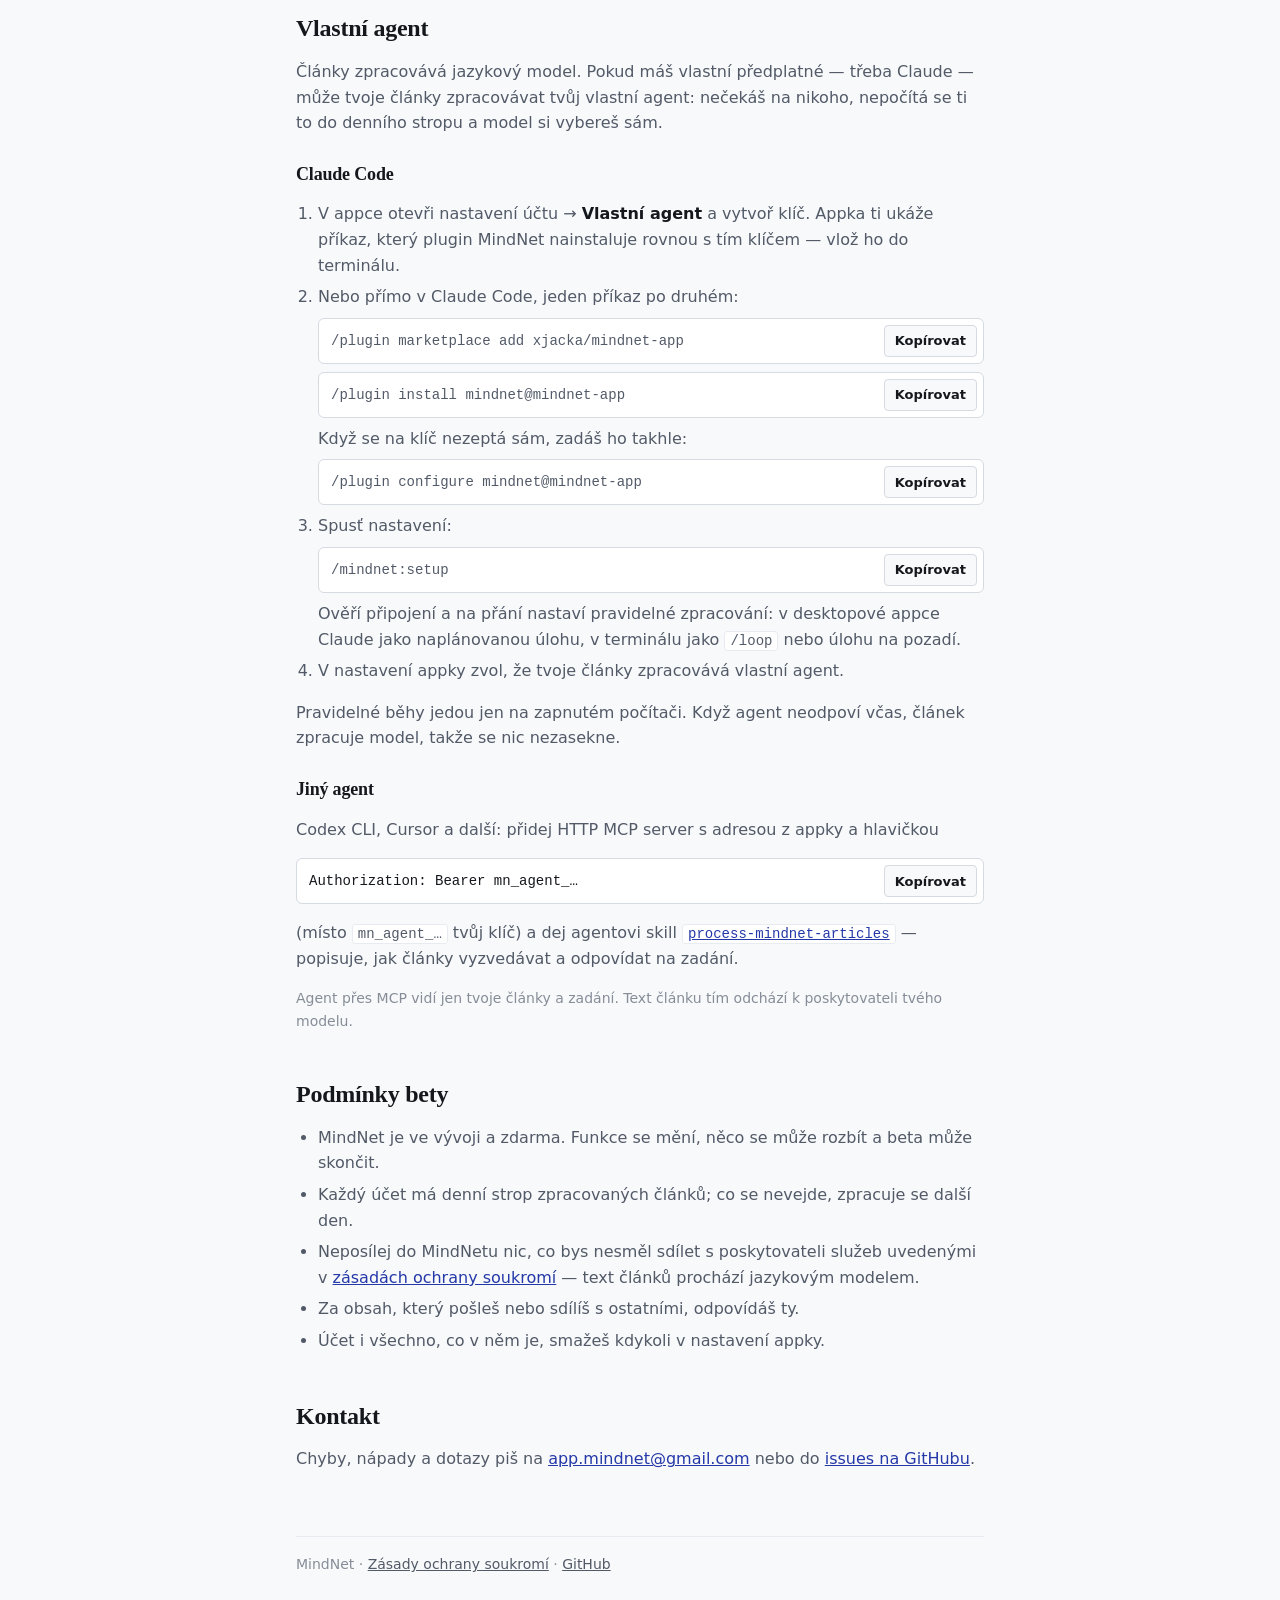
==== commit ebe10fd9: "Drop browser note from extension card Co-Authored-By: Claude Opus 5.5 <noreply@anthropic.com>" ====
--- a/docs/index.html
+++ b/docs/index.html
@@ -36,7 +36,7 @@
       </div>
       <div class="card">
         <h3>Rozšíření pro Chrome</h3>
-        <p>Pošle článek nebo označenou pasáž z prohlížeče na počítači. Vyzkoušené v Chrome.</p>
+        <p>Pošle článek nebo označenou pasáž z prohlížeče na počítači.</p>
         <a class="button" href="https://github.com/xjacka/mindnet-app/releases/latest/download/mindnet-extension.zip">Stáhnout rozšíření</a>
         <p class="version" data-version="mindnet-extension.zip" hidden></p>
       </div>
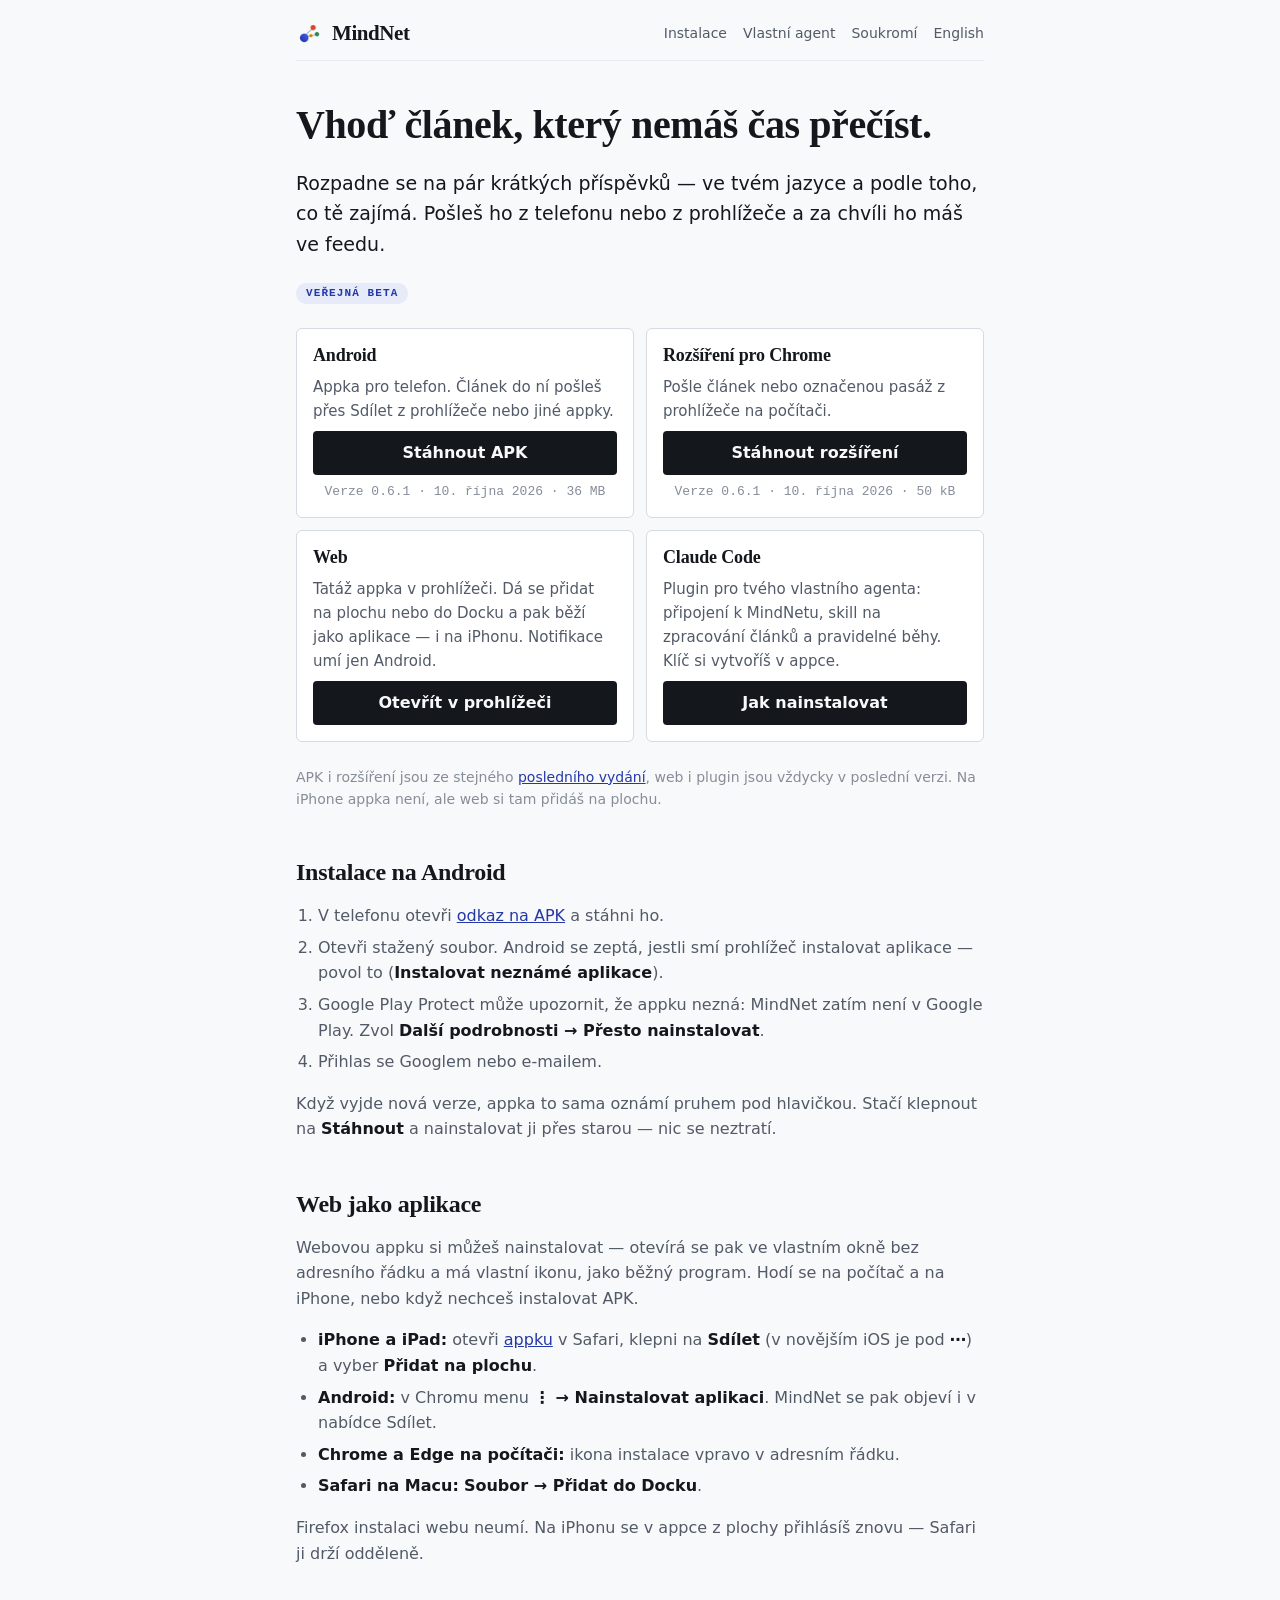
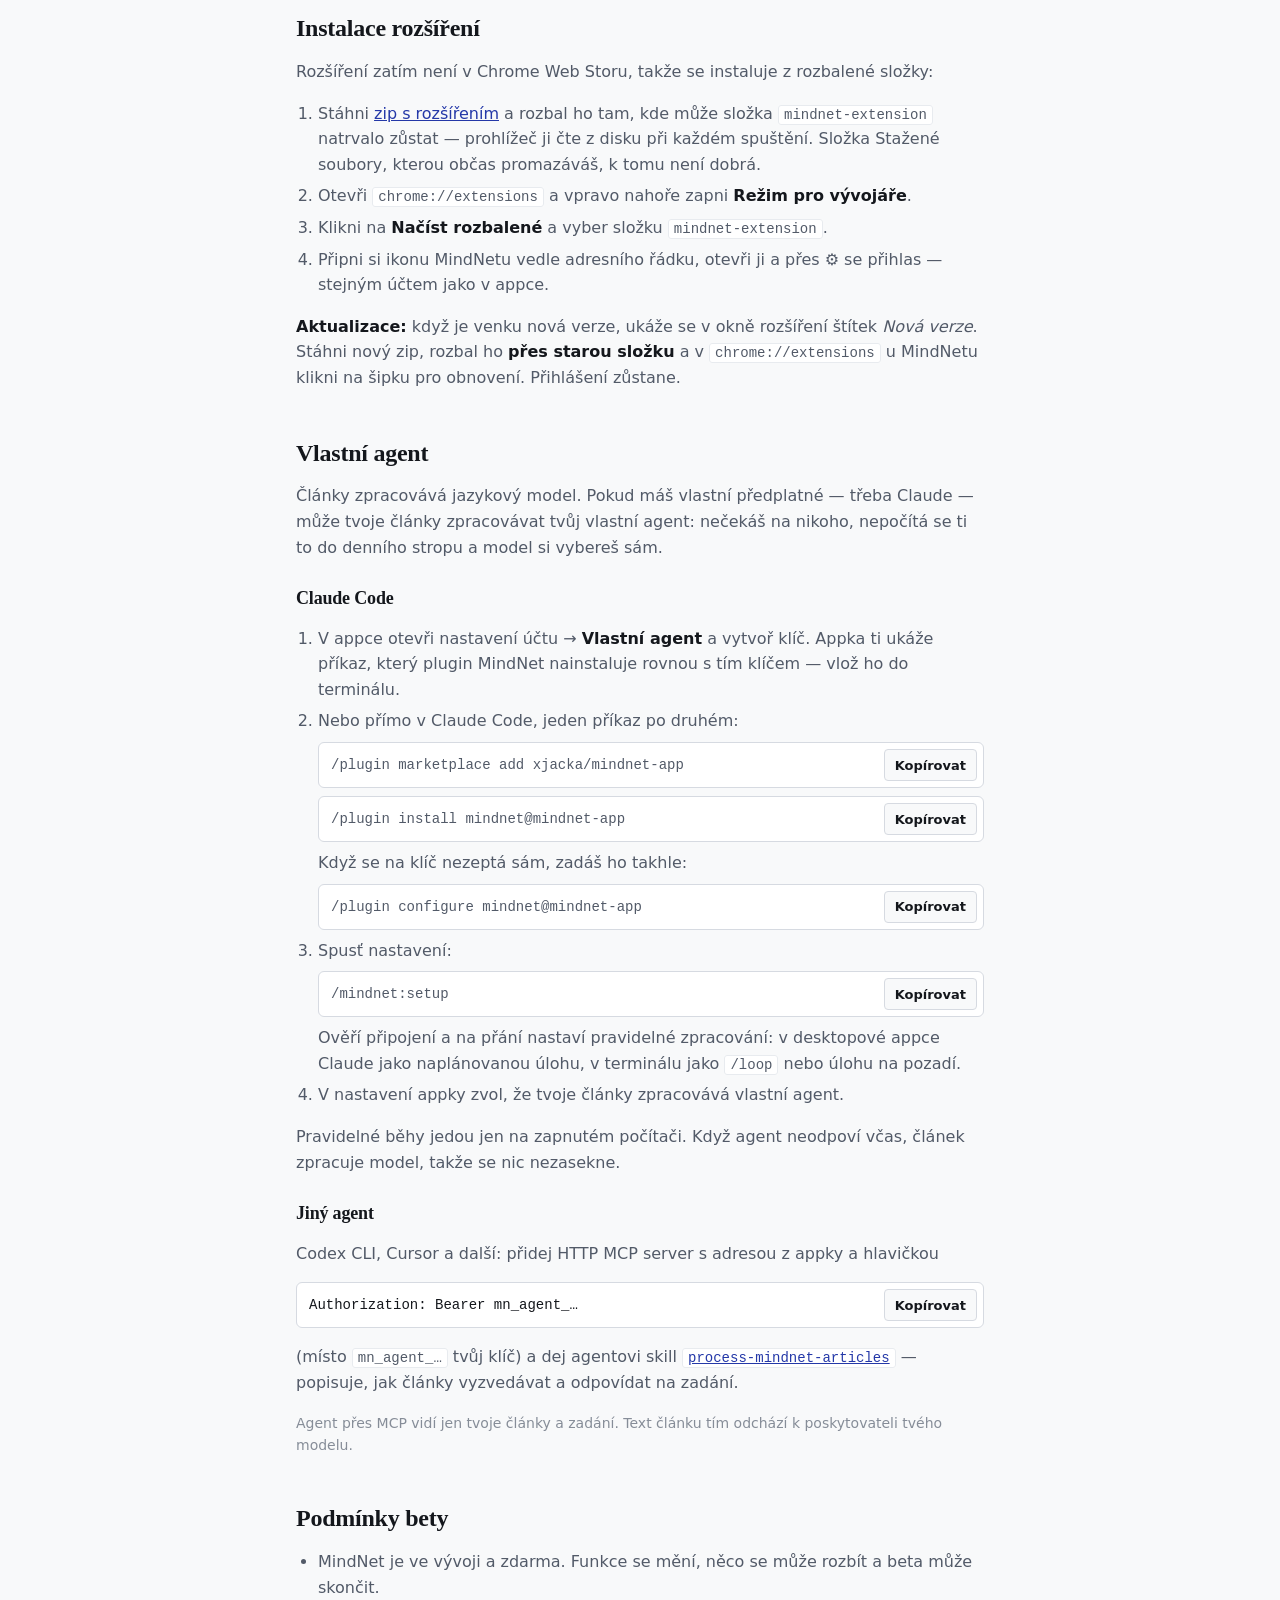
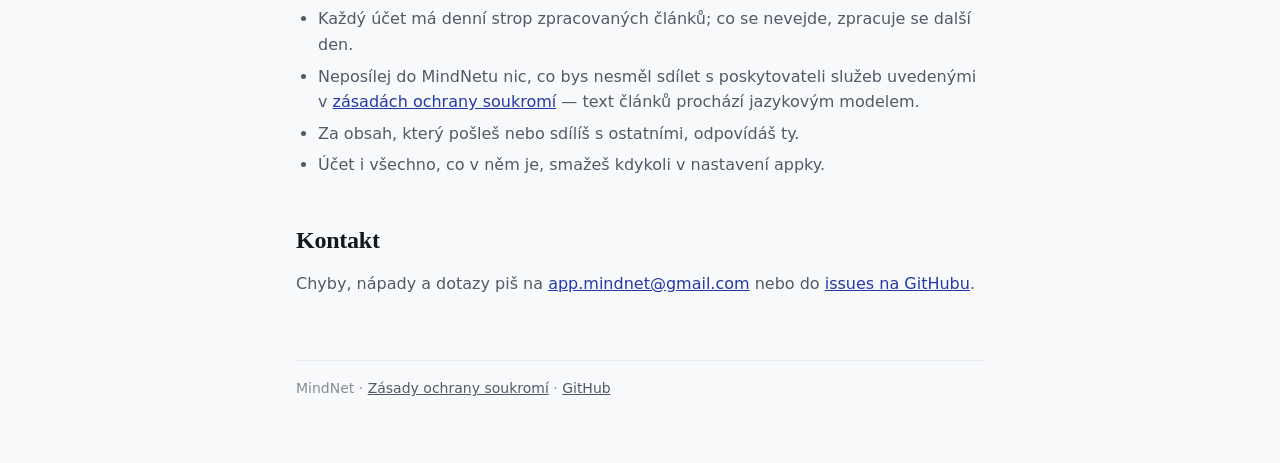
==== commit 3270cce8: "Installing the web app as an app" ====
--- a/docs/index.html
+++ b/docs/index.html
@@ -42,7 +42,7 @@
       </div>
       <div class="card">
         <h3>Web</h3>
-        <p>Tatáž appka v prohlížeči, bez instalace. Notifikace umí jen Android.</p>
+        <p>Tatáž appka v prohlížeči. Dá se přidat na plochu nebo do Docku a pak běží jako aplikace — i na iPhonu. Notifikace umí jen Android.</p>
         <a class="button" href="app/">Otevřít v prohlížeči</a>
       </div>
       <div class="card">
@@ -53,7 +53,7 @@
       </div>
     </div>
     <p class="muted">APK i rozšíření jsou ze stejného <a href="https://github.com/xjacka/mindnet-app/releases/latest">posledního vydání</a>,
-      web i plugin jsou vždycky v poslední verzi. Na iPhone zatím appka není.</p>
+      web i plugin jsou vždycky v poslední verzi. Na iPhone appka není, ale web si tam přidáš na plochu.</p>
 
     <h2>Instalace na Android</h2>
     <ol>
@@ -66,6 +66,18 @@
     </ol>
     <p>Když vyjde nová verze, appka to sama oznámí pruhem pod hlavičkou. Stačí klepnout na
       <strong>Stáhnout</strong> a nainstalovat ji přes starou — nic se neztratí.</p>
+
+    <h2 id="web-jako-aplikace">Web jako aplikace</h2>
+    <p>Webovou appku si můžeš nainstalovat — otevírá se pak ve vlastním okně bez adresního řádku
+      a má vlastní ikonu, jako běžný program. Hodí se na počítač a na iPhone, nebo když nechceš instalovat APK.</p>
+    <ul>
+      <li><strong>iPhone a iPad:</strong> otevři <a href="app/">appku</a> v Safari, klepni na <strong>Sdílet</strong>
+        (v novějším iOS je pod <strong>⋯</strong>) a vyber <strong>Přidat na plochu</strong>.</li>
+      <li><strong>Android:</strong> v Chromu menu <strong>⋮ → Nainstalovat aplikaci</strong>. MindNet se pak objeví i v nabídce Sdílet.</li>
+      <li><strong>Chrome a Edge na počítači:</strong> ikona instalace vpravo v adresním řádku.</li>
+      <li><strong>Safari na Macu:</strong> <strong>Soubor → Přidat do Docku</strong>.</li>
+    </ul>
+    <p>Firefox instalaci webu neumí. Na iPhonu se v appce z plochy přihlásíš znovu — Safari ji drží odděleně.</p>
 
     <h2>Instalace rozšíření</h2>
     <p>Rozšíření zatím není v Chrome Web Storu, takže se instaluje z rozbalené složky:</p>
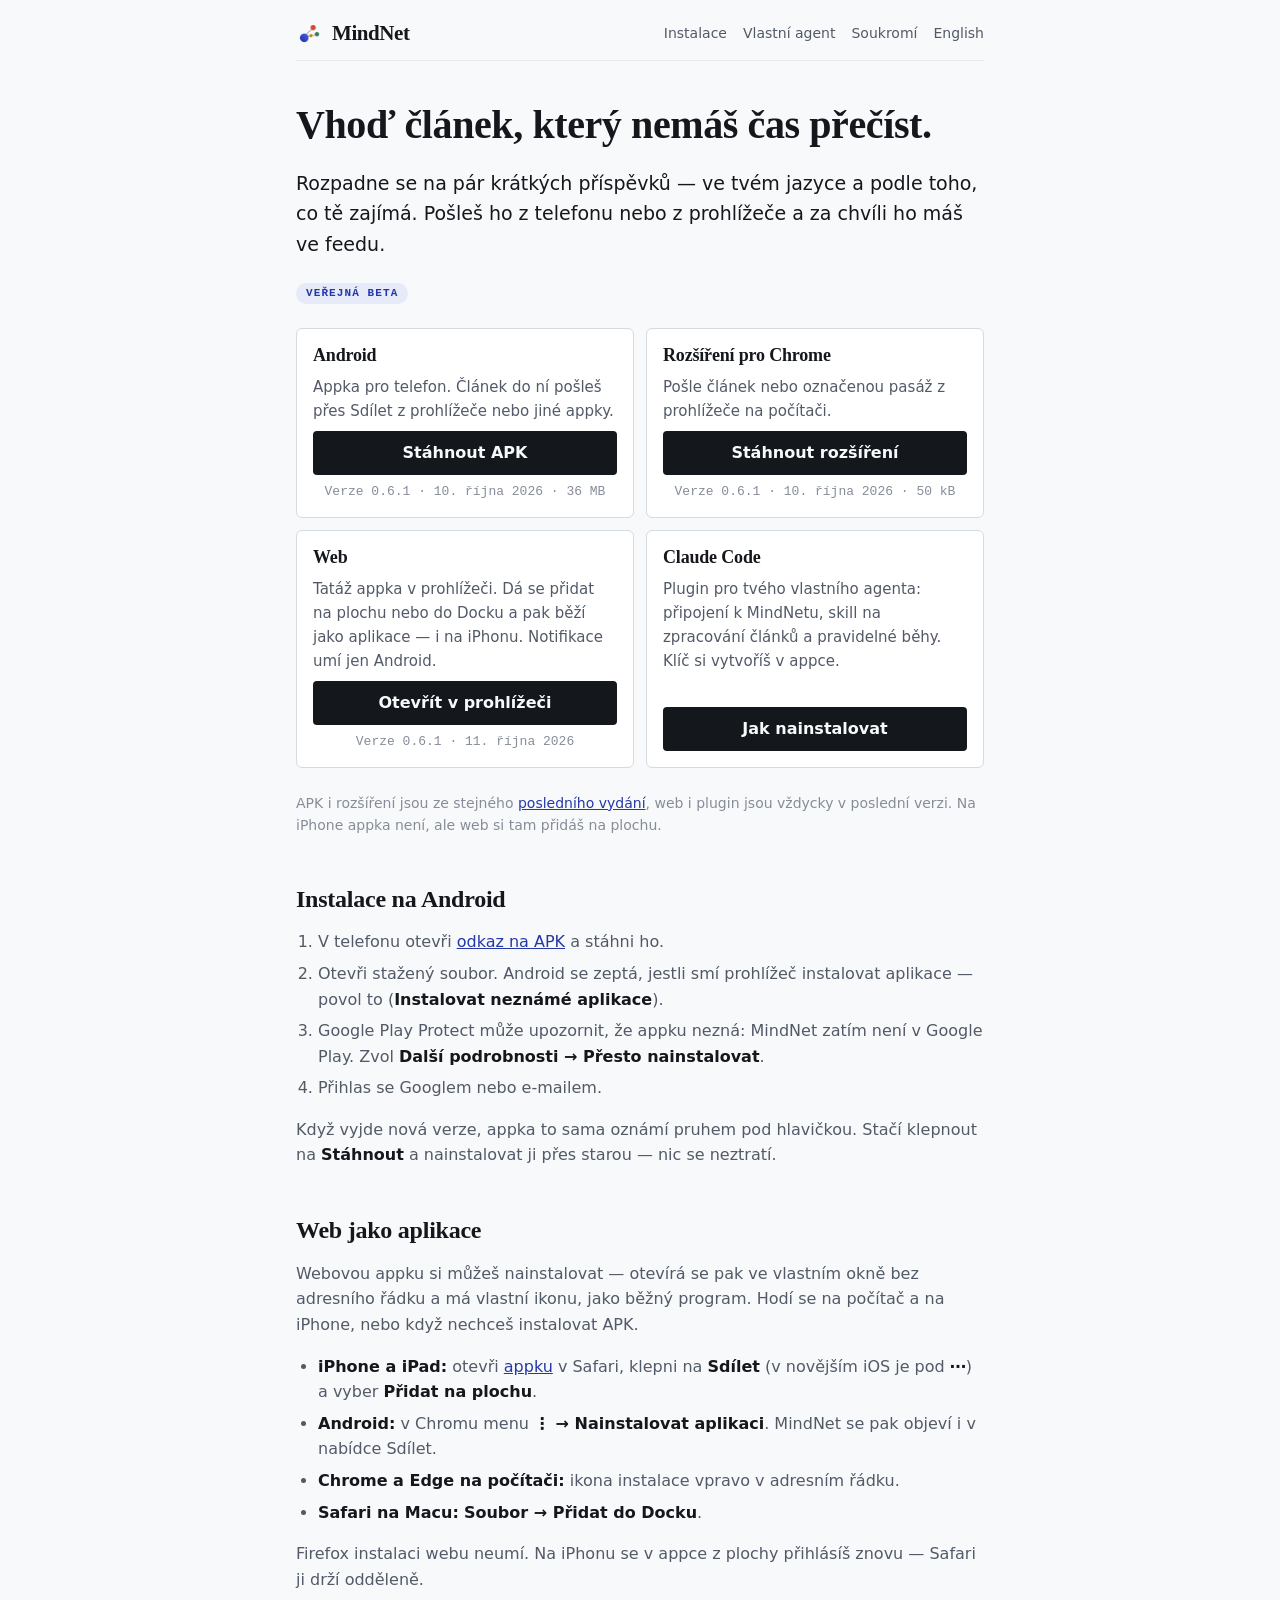
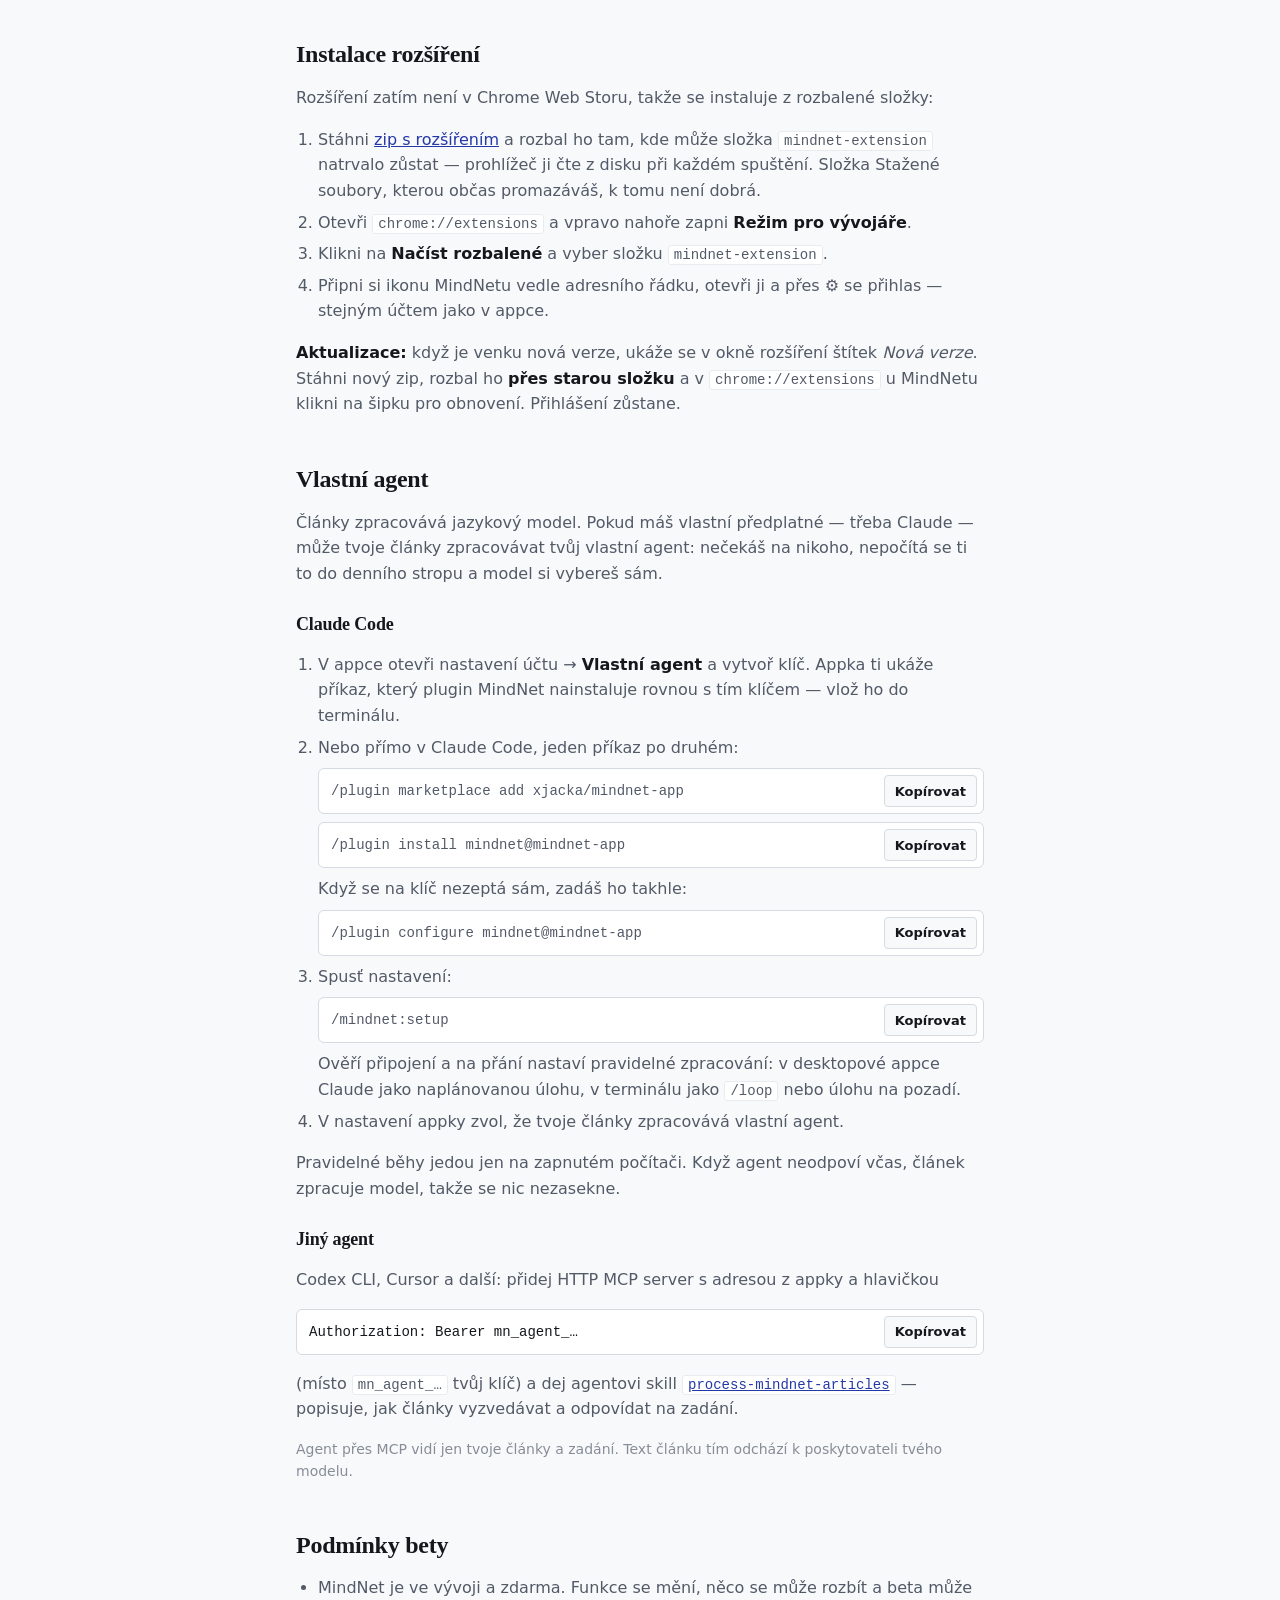
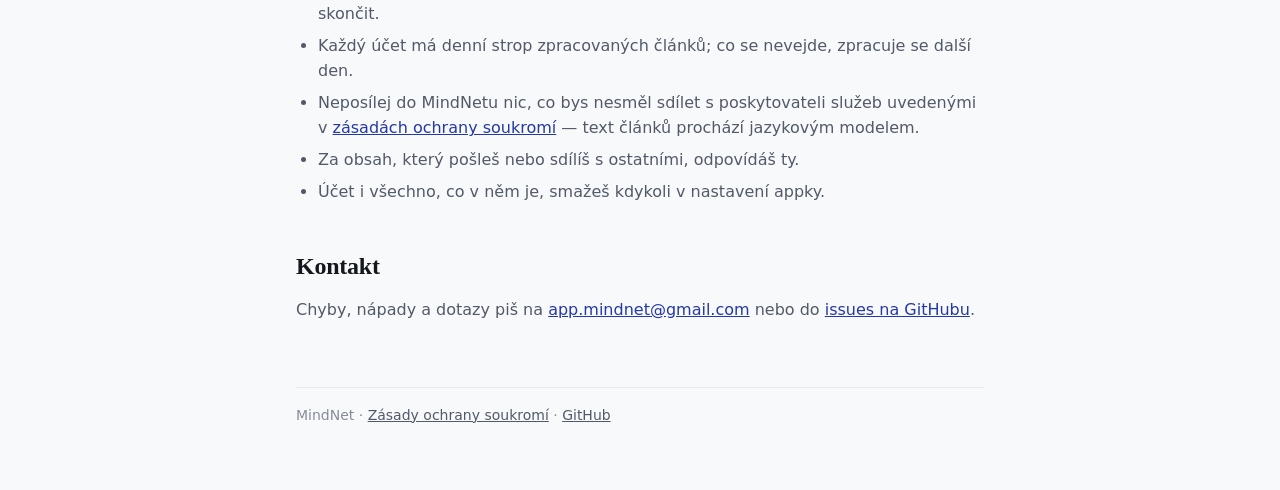
==== commit d0750962: "Version on the web app and Claude Code tiles" ====
--- a/docs/index.html
+++ b/docs/index.html
@@ -44,12 +44,14 @@
         <h3>Web</h3>
         <p>Tatáž appka v prohlížeči. Dá se přidat na plochu nebo do Docku a pak běží jako aplikace — i na iPhonu. Notifikace umí jen Android.</p>
         <a class="button" href="app/">Otevřít v prohlížeči</a>
+        <p class="version" data-version="web" hidden></p>
       </div>
       <div class="card">
         <h3>Claude Code</h3>
         <p>Plugin pro tvého vlastního agenta: připojení k MindNetu, skill na zpracování článků
           a pravidelné běhy. Klíč si vytvoříš v appce.</p>
         <a class="button" href="#agent">Jak nainstalovat</a>
+        <p class="version" data-version="plugin" hidden></p>
       </div>
     </div>
     <p class="muted">APK i rozšíření jsou ze stejného <a href="https://github.com/xjacka/mindnet-app/releases/latest">posledního vydání</a>,
@@ -145,7 +147,7 @@
     MindNet · <a href="privacy.html">Zásady ochrany soukromí</a> · <a href="https://github.com/xjacka/mindnet-app">GitHub</a>
   </footer>
 </div>
-<script src="version.js?v=2" defer></script>
+<script src="version.js?v=3" defer></script>
 <script src="copy.js" defer></script>
 </body>
 </html>
